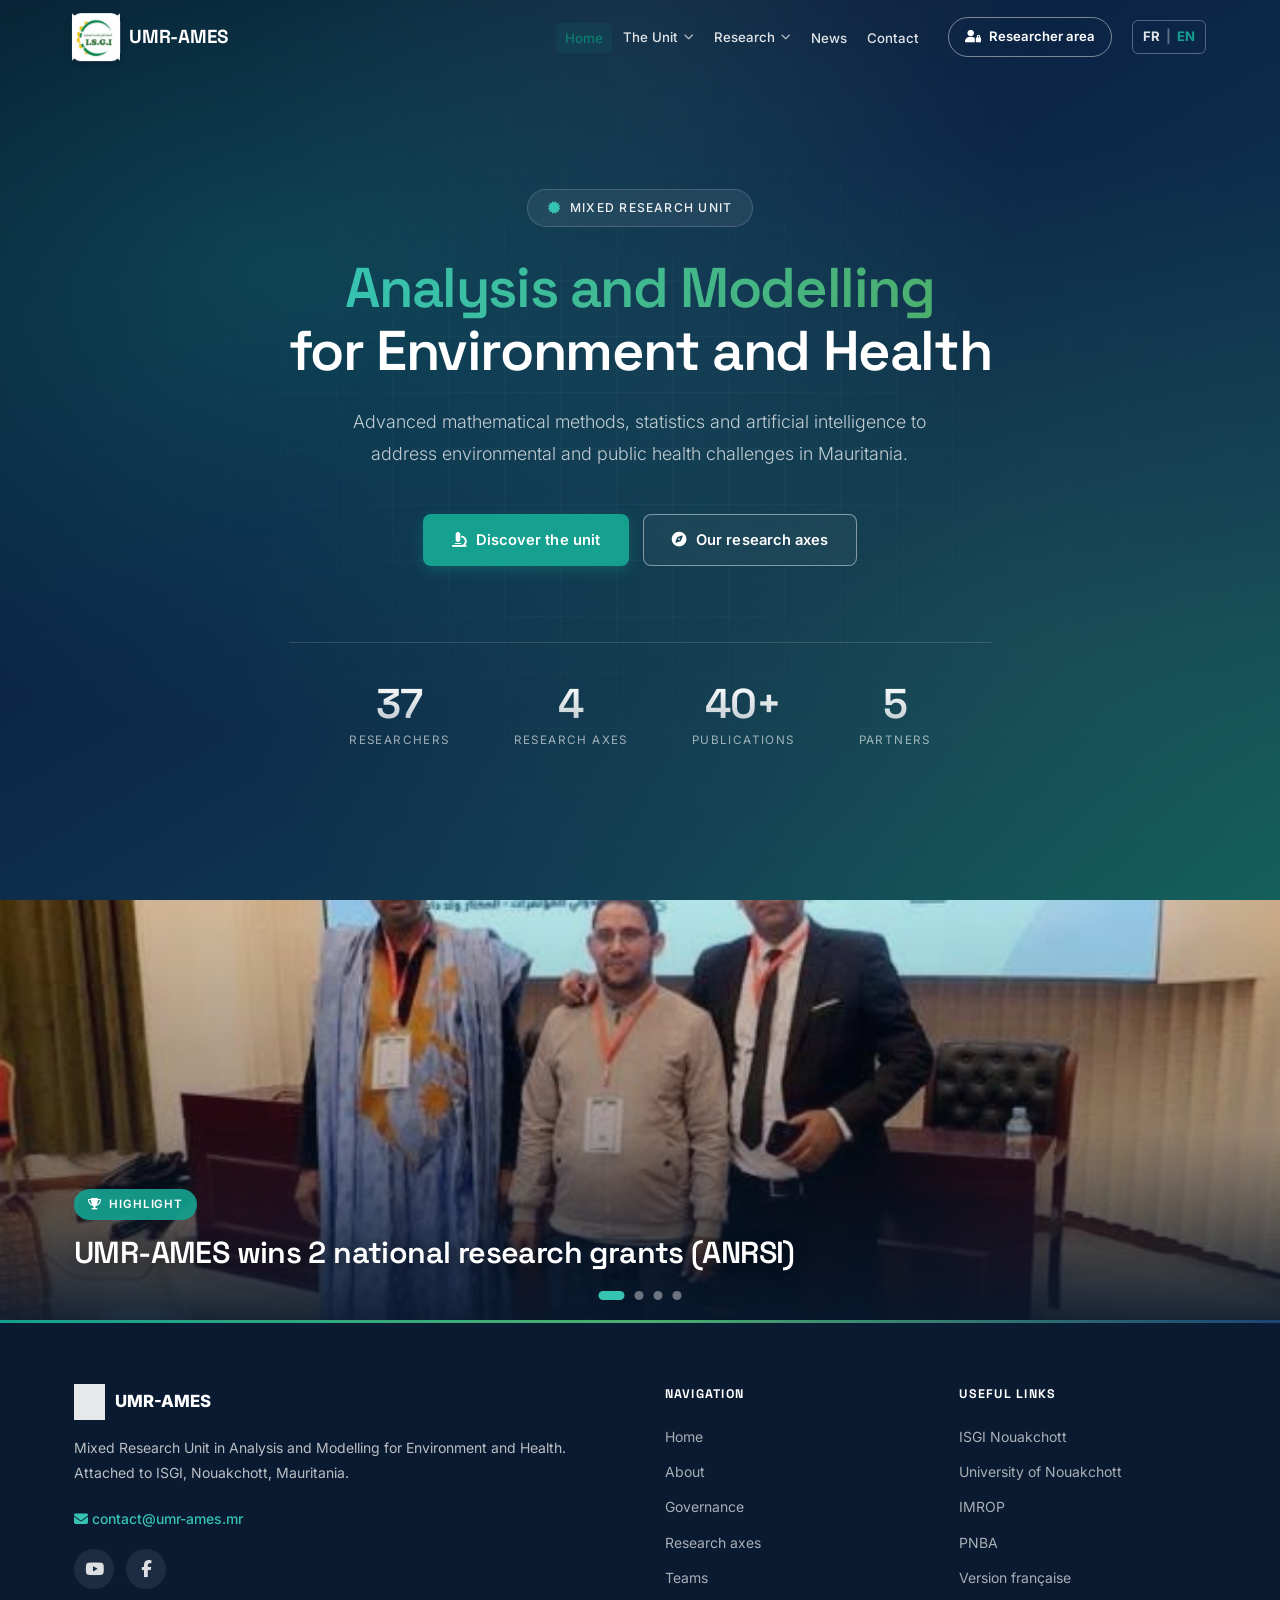
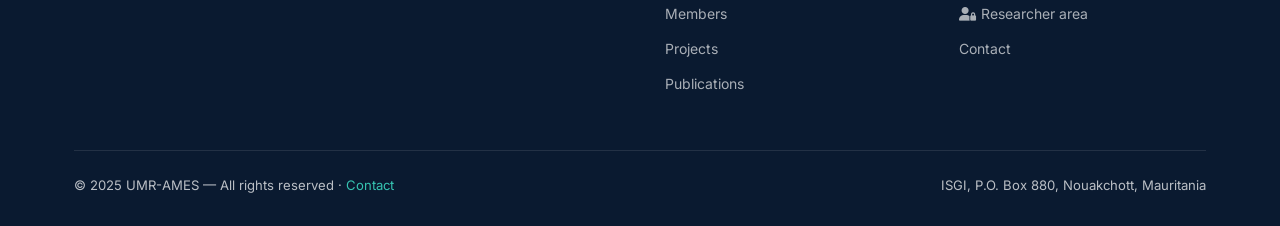
==== en/index.html @ 4a10d5ec "Mettre à jour la référence d'accréditation : arrêté n° 001013/MESRS Remplace "décret n° 001045" par " ====
<!DOCTYPE html>
<html lang="en">
<head>
  <meta charset="UTF-8">
  <!-- Redirect: umr-ames.github.io -> umr-ames.mr (official domain) -->
  <script>
    (function () {
      if (location.hostname === 'umr-ames.github.io') {
        location.replace('https://umr-ames.mr' + location.pathname + location.search + location.hash);
      }
    })();
  </script>
  <meta name="viewport" content="width=device-width, initial-scale=1.0">
  <meta name="description" content="UMR-AMES — Mixed Research Unit in Analysis and Modelling for Environment and Health. 37 researchers, 4 interdisciplinary axes, Nouakchott, Mauritania.">
  <meta name="keywords" content="UMR-AMES, research, mathematics, environment, health, Mauritania, ISGI, modelling, epidemiology, AI">
  <meta name="author" content="UMR-AMES">
  <meta http-equiv="Cache-Control" content="no-cache, no-store, must-revalidate">
  <meta http-equiv="Pragma" content="no-cache">
  <meta http-equiv="Expires" content="0">
  <meta property="og:title" content="UMR-AMES | Analysis and Modelling for Environment and Health">
  <meta property="og:description" content="Mixed Research Unit applying mathematics, statistics and AI to environmental and health challenges in Mauritania.">
  <meta property="og:type" content="website">
  <meta property="og:url" content="https://umr-ames.github.io/en/">
  <title>UMR-AMES | Analysis and Modelling for Environment and Health</title>
  <link rel="icon" href="../favicon.png">
  <link rel="preconnect" href="https://fonts.googleapis.com">
  <link rel="preconnect" href="https://fonts.gstatic.com" crossorigin>
  <link href="https://fonts.googleapis.com/css2?family=Inter:wght@300;400;500;600;700;800;900&family=Space+Grotesk:wght@400;500;600;700&display=swap" rel="stylesheet">
  <link rel="stylesheet" href="https://cdnjs.cloudflare.com/ajax/libs/font-awesome/6.5.0/css/all.min.css">
  <link rel="stylesheet" href="../css/style.css?v=20260625">
</head>
<body>

<header id="header" role="banner">
  <nav class="navbar" aria-label="Main navigation">
    <div class="container">
      <a href="#accueil" class="nav-brand" aria-label="UMR-AMES — Home">
        <div class="logo-cube-scene" aria-hidden="true">
          <div class="logo-cube">
            <div class="cube-face cube-front"><img src="../logo/isgi.jpg" alt=""></div>
            <div class="cube-face cube-right"><img src="../logo/logo_unite.png" alt=""></div>
            <div class="cube-face cube-back"><img src="../logo/isgi.jpg" alt=""></div>
            <div class="cube-face cube-left"><img src="../logo/logo_unite.png" alt=""></div>
          </div>
        </div>
        <span>UMR-AMES</span>
      </a>
      <ul class="nav-menu" id="navMenu" role="menubar">
        <li role="none"><a href="#accueil" role="menuitem">Home</a></li>

        <li role="none" class="has-dropdown">
          <button class="dropdown-toggle" aria-expanded="false">The Unit <i class="fas fa-chevron-down" aria-hidden="true"></i></button>
          <ul class="dropdown-menu" role="menu">
            <li role="none"><a href="#presentation" role="menuitem">About</a></li>
            <li role="none"><a href="#instances"    role="menuitem">Governance</a></li>
            <li role="none"><a href="#membres"      role="menuitem">Members</a></li>
            <li role="none"><a href="#partenaires"  role="menuitem">Partners</a></li>
          </ul>
        </li>

        <li role="none" class="has-dropdown">
          <button class="dropdown-toggle" aria-expanded="false">Research <i class="fas fa-chevron-down" aria-hidden="true"></i></button>
          <ul class="dropdown-menu" role="menu">
            <li role="none"><a href="#axes"         role="menuitem">Research axes</a></li>
            <li role="none"><a href="#equipes"      role="menuitem">Teams</a></li>
            <li role="none"><a href="#projets"      role="menuitem">Projects</a></li>
            <li role="none"><a href="#publications" role="menuitem">Publications</a></li>
          </ul>
        </li>

        <li role="none"><a href="#actualites" role="menuitem">News</a></li>
        <li role="none"><a href="#contact"    role="menuitem">Contact</a></li>
      </ul>
      <a href="../espace/connexion.php?lang=en" class="nav-login" aria-label="Researcher area">
        <i class="fas fa-user-lock" aria-hidden="true"></i>
        <span>Researcher area</span>
      </a>
      <div class="lang-switcher" aria-label="Language selection">
        <a href="../" lang="fr">FR</a>
        <span aria-hidden="true">|</span>
        <a href="./" class="active" aria-current="page" lang="en">EN</a>
      </div>
      <button class="nav-toggle" id="navToggle" aria-label="Open menu" aria-expanded="false" aria-controls="navMenu">
        <span aria-hidden="true"></span>
        <span aria-hidden="true"></span>
        <span aria-hidden="true"></span>
      </button>
    </div>
  </nav>
</header>

<!-- HERO -->
<section id="accueil" class="hero" data-page="accueil" aria-label="Home">
  <div class="hero-content">
    <div class="hero-badge">
      <i class="fas fa-certificate" aria-hidden="true"></i>
      Mixed Research Unit
    </div>
    <h1>
      <span>Analysis and Modelling</span><br>
      for Environment and Health
    </h1>
    <p>
      Advanced mathematical methods, statistics and artificial intelligence
      to address environmental and public health challenges in Mauritania.
    </p>
    <div class="hero-actions">
      <a href="#presentation" class="btn btn-primary">
        <i class="fas fa-microscope" aria-hidden="true"></i> Discover the unit
      </a>
      <a href="#axes" class="btn btn-outline">
        <i class="fas fa-compass" aria-hidden="true"></i> Our research axes
      </a>
    </div>
    <div class="hero-stats" aria-label="Key figures">
      <div class="stat">
        <span class="stat-number" data-target="37" data-suffix="">37</span>
        <span class="stat-label">Researchers</span>
      </div>
      <div class="stat">
        <span class="stat-number" data-target="4" data-suffix="">4</span>
        <span class="stat-label">Research axes</span>
      </div>
      <div class="stat">
        <span class="stat-number" data-target="40" data-suffix="+">40+</span>
        <span class="stat-label">Publications</span>
      </div>
      <div class="stat">
        <span class="stat-number" data-target="5" data-suffix="">5</span>
        <span class="stat-label">Partners</span>
      </div>
    </div>
  </div>
</section>

<!-- FEATURED NEWS — photo slideshow -->
<section class="news-band" aria-label="News in pictures" id="news-band">
  <div class="news-slides" id="newsSlides">
    <a class="news-slide is-active" href="#actualites" style="background-image:url('../images/anrsi/anrsi-1.jpg')">
      <div class="news-slide-inner">
        <span class="news-tag"><i class="fas fa-trophy" aria-hidden="true"></i> Highlight</span>
        <h3>UMR-AMES wins 2 national research grants (ANRSI)</h3>
      </div>
    </a>
    <a class="news-slide" href="#actualites" style="background-image:url('../images/cimpa/cimpa-01.jpg')">
      <div class="news-slide-inner">
        <span class="news-tag"><i class="fas fa-graduation-cap" aria-hidden="true"></i> Event</span>
        <h3>CIMPA Research School — Mathematical Modelling</h3>
      </div>
    </a>
    <a class="news-slide" href="#actualites" style="background-image:url('../images/cimpa/cimpa-06.jpg')">
      <div class="news-slide-inner">
        <span class="news-tag"><i class="fas fa-users" aria-hidden="true"></i> Unit life</span>
        <h3>Researchers and PhD students gathered for the CIMPA school</h3>
      </div>
    </a>
    <a class="news-slide" href="#actualites" style="background-image:url('../images/anrsi/anrsi-2.jpg')">
      <div class="news-slide-inner">
        <span class="news-tag"><i class="fas fa-award" aria-hidden="true"></i> Distinction</span>
        <h3>ANRSI 2025 award ceremony</h3>
      </div>
    </a>
  </div>
  <div class="news-dots" id="newsDots" aria-hidden="true"></div>
</section>

<!-- ABOUT -->
<section id="presentation" class="section hidden" data-page="unite" aria-labelledby="h-presentation">
  <div class="container">
    <div class="section-header fade-up">
      <span class="section-tag">About</span>
      <h2 id="h-presentation">About UMR-AMES</h2>
      <p>An interdisciplinary research unit at the heart of Mauritanian scientific challenges</p>
    </div>
    <div class="presentation-grid">
      <div class="presentation-text fade-up">
        <p>
          The <strong>UMR-AMES</strong> (Analysis and Modelling for Environment and Health) is a mixed research unit
          accredited by Order No. 001013/MESRS, attached to the Institut Supérieur de Génie Industriel (ISGI)
          in Nouakchott, Mauritania.
        </p>
        <p>
          Our mission is to apply advanced mathematical methods, statistical tools and artificial intelligence
          techniques to understand, model and contribute to solving environmental and public health problems
          affecting Mauritania and the West African region.
        </p>
        <p>
          The unit brings together <strong>37 researchers and PhD students</strong>
          from several Mauritanian higher education institutions and research organizations:
          ISGI, University of Nouakchott (FST, FSEG), ENS, IMROP, PNBA and ONISPA.
        </p>
        <p>
          The first Joint Research Unit in Mauritania dedicated to the environment and health, UMR-AMES
          develops an integrated and interdisciplinary approach to these two major challenges facing the
          country. It brings together the most recognized scientific expertise in these fields and maintains
          close collaboration with Mauritania's leading institutional and academic partners.
        </p>
        <p>
          Our work is organized around four interdisciplinary axes combining mathematics, statistics,
          computer science, environmental and health sciences.
        </p>
      </div>
      <div class="info-cards fade-up fade-up-delay-2">
        <div class="info-card info-card-tutelle">
          <img src="../logo/isgi.jpg" alt="ISGI Logo" class="info-card-logo">
          <h3>Supervising Institution</h3>
          <p><strong>Institut Supérieur de Génie Industriel (ISGI)</strong><br>Nouakchott, Mauritania</p>
        </div>
        <div class="info-card">
          <i class="fas fa-scroll" aria-hidden="true"></i>
          <h3>Accredited</h3>
          <p>Order No. 001013/MESRS</p>
        </div>
        <div class="info-card">
          <i class="fas fa-users" aria-hidden="true"></i>
          <h3>Members</h3>
          <p>37 researchers and PhD students</p>
        </div>
        <div class="info-card">
          <i class="fas fa-map-marker-alt" aria-hidden="true"></i>
          <h3>Location</h3>
          <p>ISGI, P.O. Box 880, Nouakchott, Mauritania</p>
        </div>
      </div>
    </div>
  </div>
</section>

<!-- GOVERNANCE -->
<section id="instances" class="section section-alt hidden" data-page="unite" aria-labelledby="h-instances">
  <div class="container">
    <div class="section-header fade-up">
      <span class="section-tag">Governance</span>
      <h2 id="h-instances">Governing Bodies</h2>
      <p>Institutional organization and governance of the unit</p>
    </div>
    <div class="instances-grid">
      <article class="instance-card fade-up fade-up-delay-1">
        <div class="instance-header">
          <div class="instance-icon"><i class="fas fa-user-tie" aria-hidden="true"></i></div>
          <h3>Directorate</h3>
        </div>
        <div class="instance-body">
          <div class="instance-item">
            <span class="instance-role">Director</span>
            <span class="instance-name">Dr. Marbe Begnoug</span>
          </div>
        </div>
      </article>
      <article class="instance-card fade-up fade-up-delay-2">
        <div class="instance-header">
          <div class="instance-icon"><i class="fas fa-flask" aria-hidden="true"></i></div>
          <h3>Scientific Council</h3>
        </div>
        <div class="instance-body">
          <div class="instance-item">
            <span class="instance-role">President</span>
            <span class="instance-name">Dr. Marbe Begnoug</span>
          </div>
          <div class="instance-item"><span class="instance-role">Member</span><span class="instance-name">Dr. Mohamed Saad Bouh Elemine Vall</span></div>
          <div class="instance-item"><span class="instance-role">Member</span><span class="instance-name">Dr. Zeinebou Zoubeir</span></div>
          <div class="instance-item"><span class="instance-role">Member</span><span class="instance-name">Dr. Aziza Ahmedou</span></div>
          <div class="instance-item"><span class="instance-role">Member</span><span class="instance-name">Dr. Jyda Moustapha</span></div>
          <div class="instance-item"><span class="instance-role">Member</span><span class="instance-name">Dr. Yahya Mohamed</span></div>
          <div class="instance-item instance-note"><span class="instance-name">+ administrative staff representatives, PhD students and external experts</span></div>
        </div>
      </article>
      <article class="instance-card fade-up fade-up-delay-3">
        <div class="instance-header">
          <div class="instance-icon"><i class="fas fa-sitemap" aria-hidden="true"></i></div>
          <h3>Steering Committee (CoPil)</h3>
        </div>
        <div class="instance-body">
          <div class="instance-item"><span class="instance-role">Member</span><span class="instance-name">Dr. Marbe Begnoug</span></div>
          <div class="instance-item"><span class="instance-role">Member</span><span class="instance-name">Dr. Mohamed Saad Bouh Elemine Vall</span></div>
          <div class="instance-item"><span class="instance-role">Member</span><span class="instance-name">Dr. Zeinebou Zoubeir</span></div>
          <div class="instance-item"><span class="instance-role">Member</span><span class="instance-name">Dr. Aziza Ahmedou</span></div>
          <div class="instance-item"><span class="instance-role">Member</span><span class="instance-name">Dr. Jyda Moustapha</span></div>
          <div class="instance-item"><span class="instance-role">Member</span><span class="instance-name">Dr. Yahya Mohamed</span></div>
          <div class="instance-item instance-note"><span class="instance-name">+ one representative from each founding institution (ISGI, UN, ENS, IMROP, ONISPA, PNBA)</span></div>
        </div>
      </article>
    </div>
  </div>
</section>

<!-- RESEARCH AXES -->
<section id="axes" class="section hidden" data-page="recherche" aria-labelledby="h-axes">
  <div class="container">
    <div class="section-header fade-up">
      <span class="section-tag">Research</span>
      <h2 id="h-axes">Research Axes</h2>
      <p>Four interdisciplinary axes at the crossroads of mathematics, environment and health</p>
    </div>
    <div class="axes-grid">
      <article class="axe-card fade-up fade-up-delay-1">
        <div class="axe-icon"><i class="fas fa-water"></i></div>
        <h3>Environment &amp; Natural Resources</h3>
        <p>Modelling pollutant transport in aquifers and surface waters, coastal ecosystem dynamics, and water resource management using lattice Boltzmann methods and finite elements.</p>
      </article>
      <article class="axe-card fade-up fade-up-delay-2">
        <div class="axe-icon"><i class="fas fa-heartbeat"></i></div>
        <h3>Public Health &amp; Epidemiology</h3>
        <p>Construction and analysis of compartmental models (SEIR, SEIJR) for infectious disease dynamics, public health decision support and evaluation of vaccination strategies.</p>
      </article>
      <article class="axe-card fade-up fade-up-delay-3">
        <div class="axe-icon"><i class="fas fa-square-root-alt"></i></div>
        <h3>Mathematical Modelling</h3>
        <p>Partial differential equations, functional analysis, Laplacian systems and advanced numerical methods. Development of theoretical tools for modelling complex physical phenomena.</p>
      </article>
      <article class="axe-card fade-up fade-up-delay-4">
        <div class="axe-icon"><i class="fas fa-brain"></i></div>
        <h3>Statistics &amp; Artificial Intelligence</h3>
        <p>Machine learning, deep learning and reinforcement learning. Classification of biomedical data, handwritten Arabic character recognition, and AI-driven environmental data analysis.</p>
      </article>
    </div>
  </div>
</section>

<!-- TEAMS -->
<section id="equipes" class="section section-alt hidden" data-page="recherche" aria-labelledby="h-equipes">
  <div class="container">
    <div class="section-header fade-up">
      <span class="section-tag">Organization</span>
      <h2 id="h-equipes">Research Teams</h2>
      <p>Four complementary teams structure the unit's scientific activities</p>
    </div>
    <div class="equipes-grid">
      <article class="equipe-card fade-up fade-up-delay-1">
        <div class="equipe-number" aria-hidden="true">01</div>
        <h3>Mathematical Environmental Modelling</h3>
        <p><strong>Leader:</strong> Dr. Mohamed Saad Bouh Elemine Vall<br>
        Mathematical and numerical modelling of environmental phenomena: pollutant transport, ecosystem dynamics, groundwater flow. Numerical methods (FEM, FDM, LBM).</p>
      </article>
      <article class="equipe-card fade-up fade-up-delay-2">
        <div class="equipe-number" aria-hidden="true">02</div>
        <h3>Geomatics and AI Applied to Environment</h3>
        <p><strong>Leader:</strong> Dr. Zeinebou Zoubeir<br>
        Remote sensing, GIS and artificial intelligence for natural resource monitoring, environmental mapping and surveillance of coastal and marine zones.</p>
      </article>
      <article class="equipe-card fade-up fade-up-delay-3">
        <div class="equipe-number" aria-hidden="true">03</div>
        <h3>Epidemiological Modelling</h3>
        <p><strong>Leader:</strong> Dr. Yahya Mohamed<br>
        Design and analysis of compartmental models for infectious and non-communicable disease dynamics. Quantitative evaluation of control strategies and decision-support tools.</p>
      </article>
      <article class="equipe-card fade-up fade-up-delay-4">
        <div class="equipe-number" aria-hidden="true">04</div>
        <h3>Spatial Epidemiology and Data Science</h3>
        <p><strong>Leader:</strong> Dr. Aziza Ahmedou<br>
        Spatial analysis of health data, epidemiological mapping and biostatistics. Application of data science and machine learning to public health surveillance.</p>
      </article>
    </div>
  </div>
</section>

<!-- MEMBERS -->
<section id="membres" class="section hidden" data-page="unite" aria-labelledby="h-membres">
  <div class="container">
    <div class="section-header fade-up">
      <span class="section-tag">People</span>
      <h2 id="h-membres">Unit Members</h2>
      <p>37 researchers and PhD students from several Mauritanian institutions</p>
    </div>

    <div class="membres-search fade-up">
      <div class="search-box">
        <i class="fas fa-magnifying-glass" aria-hidden="true"></i>
        <input type="text" id="membreSearch" placeholder="Search a researcher by name…" aria-label="Search a researcher by name" autocomplete="off">
      </div>
    </div>

    <div class="membres-group">
      <h3 class="membres-group-title"><i class="fas fa-user-tie" aria-hidden="true"></i> Our Researchers</h3>
      <div class="membres-grid" id="grid-chercheurs">
        <div class="membre-card"><div class="membre-avatar">MB</div><div class="membre-info"><div class="membre-name">Marbe Begnoug</div><div class="membre-grade">Associate Professor (MC)</div><div class="membre-affiliation">ISGI</div><div class="membre-discipline">Applied Mathematics</div></div></div>
        <div class="membre-card"><div class="membre-avatar">MS</div><div class="membre-info"><div class="membre-name">Mohamed Ahmed Sambe</div><div class="membre-grade">Assistant Professor (MA)</div><div class="membre-affiliation">ISGI</div><div class="membre-discipline">Applied Mathematics</div></div></div>
        <div class="membre-card"><div class="membre-avatar">ZZ</div><div class="membre-info"><div class="membre-name">Zeinebou Zoubeir</div><div class="membre-grade">Assistant Professor (MA)</div><div class="membre-affiliation">ISGI</div><div class="membre-discipline">Computer Science</div></div></div>
        <div class="membre-card"><div class="membre-avatar">AA</div><div class="membre-info"><div class="membre-name">Aziza Ahmedou</div><div class="membre-grade">Associate Professor (MC)</div><div class="membre-affiliation">ISGI</div><div class="membre-discipline">Statistics</div></div></div>
        <div class="membre-card"><div class="membre-avatar">ME</div><div class="membre-info"><div class="membre-name">Mohamed Saad Bouh Elemine Vall</div><div class="membre-grade">Assistant Professor (MA)</div><div class="membre-affiliation">ISGI</div><div class="membre-discipline">Applied Mathematics</div></div></div>
        <div class="membre-card"><div class="membre-avatar">MD</div><div class="membre-info"><div class="membre-name">Mohamed El Hacen Dilla Bouna</div><div class="membre-grade">Associate Professor (MC)</div><div class="membre-affiliation">ISGI</div><div class="membre-discipline">Computer Science</div></div></div>
        <div class="membre-card"><div class="membre-avatar">JM</div><div class="membre-info"><div class="membre-name">Jyda Moustapha</div><div class="membre-grade">Assistant Professor (MA)</div><div class="membre-affiliation">FSEG / UN</div><div class="membre-discipline">Statistics</div></div></div>
        <div class="membre-card"><div class="membre-avatar">YM</div><div class="membre-info"><div class="membre-name">Yahya Mohamed</div><div class="membre-grade">Assistant Professor (MA)</div><div class="membre-affiliation">FSEG / UN</div><div class="membre-discipline">Applied Mathematics</div></div></div>
        <div class="membre-card"><div class="membre-avatar">BK</div><div class="membre-info"><div class="membre-name">Bedin Mohamed Lemine Kerim</div><div class="membre-grade">Assistant Professor (MA)</div><div class="membre-affiliation">FSEG / UN</div><div class="membre-discipline">Computer Science</div></div></div>
        <div class="membre-card"><div class="membre-avatar">DB</div><div class="membre-info"><div class="membre-name">Mohamed Douh Begnoug</div><div class="membre-grade">Habilitated Professor (PH)</div><div class="membre-affiliation">FST / UN</div><div class="membre-discipline">Mathematics</div></div></div>
        <div class="membre-card"><div class="membre-avatar">MH</div><div class="membre-info"><div class="membre-name">Mohamed Hemmidy</div><div class="membre-grade">Assistant Professor (MA)</div><div class="membre-affiliation">FST / UN</div><div class="membre-discipline">Applied Mathematics</div></div></div>
        <div class="membre-card"><div class="membre-avatar">EB</div><div class="membre-info"><div class="membre-name">El Banany Mohamed Mahmoud</div><div class="membre-grade">Assistant Professor (MA)</div><div class="membre-affiliation">FST / UN</div><div class="membre-discipline">Computer Science</div></div></div>
        <div class="membre-card"><div class="membre-avatar">MS</div><div class="membre-info"><div class="membre-name">Mouna Hadrami Saleck</div><div class="membre-grade">Assistant Professor (MA)</div><div class="membre-affiliation">ENS</div><div class="membre-discipline">Biology</div></div></div>
        <div class="membre-card"><div class="membre-avatar">DM</div><div class="membre-info"><div class="membre-name">Dia Mamadou</div><div class="membre-grade">Researcher</div><div class="membre-affiliation">IMROP</div><div class="membre-discipline">Environment</div></div></div>
        <div class="membre-card"><div class="membre-avatar">EH</div><div class="membre-info"><div class="membre-name">El Hacen Mohamed El Hacen</div><div class="membre-grade">Researcher</div><div class="membre-affiliation">PNBA</div><div class="membre-discipline">Environment</div></div></div>
        <div class="membre-card"><div class="membre-avatar">MD</div><div class="membre-info"><div class="membre-name">Marième Denna</div><div class="membre-grade">Researcher</div><div class="membre-affiliation">ONISPA</div><div class="membre-discipline">Environment</div></div></div>
        <div class="membre-card"><div class="membre-avatar">AA</div><div class="membre-info"><div class="membre-name">Ahmed Ahmed</div><div class="membre-grade">Teaching Officer (Cher)</div><div class="membre-affiliation">ISGI</div><div class="membre-discipline">Applied Mathematics</div></div></div>
        <div class="membre-card"><div class="membre-avatar">GM</div><div class="membre-info"><div class="membre-name">Ghoulam Mohamed Mahmoud</div><div class="membre-grade">MTEC</div><div class="membre-affiliation">ISGI</div><div class="membre-discipline">Computer Science</div></div></div>
        <div class="membre-card"><div class="membre-avatar">ML</div><div class="membre-info"><div class="membre-name">Mohamed Elgheith Ledhem</div><div class="membre-grade">MTEC</div><div class="membre-affiliation">ISGI</div><div class="membre-discipline">Computer Science</div></div></div>
        <div class="membre-card"><div class="membre-avatar">EB</div><div class="membre-info"><div class="membre-name">Enne Benhmeida</div><div class="membre-grade">Assistant Professor (MA)</div><div class="membre-affiliation">ISGI</div><div class="membre-discipline">Applied Mathematics</div></div></div>
        <div class="membre-card"><div class="membre-avatar">MS</div><div class="membre-info"><div class="membre-name">Moustapha Saleck</div><div class="membre-grade">Assistant Professor (MA)</div><div class="membre-affiliation">ISGI</div><div class="membre-discipline">Computer Science / AI</div></div></div>
        <div class="membre-card"><div class="membre-avatar">MA</div><div class="membre-info"><div class="membre-name">Mohamed Ahmed Sidi Cheikh</div><div class="membre-grade">Expert (Exp)</div><div class="membre-affiliation">CDD</div><div class="membre-discipline">Geomatics</div></div></div>
        <div class="membre-card"><div class="membre-avatar">KH</div><div class="membre-info"><div class="membre-name">Khadijetou El Heda</div><div class="membre-grade">Assistant Professor (MA)</div><div class="membre-affiliation">FSEG / UN</div><div class="membre-discipline">Statistics</div></div></div>
        <div class="membre-card"><div class="membre-avatar">HH</div><div class="membre-info"><div class="membre-name">Hasna Hmoyed</div><div class="membre-grade">Assistant Professor (MA)</div><div class="membre-affiliation">FSEG / UN</div><div class="membre-discipline">Statistics</div></div></div>
        <div class="membre-card"><div class="membre-avatar">AM</div><div class="membre-info"><div class="membre-name">Ahmed Mohameden</div><div class="membre-grade">Assistant Professor (MA)</div><div class="membre-affiliation">FST / UN</div><div class="membre-discipline">Computer Science</div></div></div>
        <div class="membre-card"><div class="membre-avatar">AN</div><div class="membre-info"><div class="membre-name">Abdoul Samba Ndongo</div><div class="membre-grade">Assistant Professor (MA)</div><div class="membre-affiliation">ISCAE</div><div class="membre-discipline">Applied Mathematics</div></div></div>
        <div class="membre-card"><div class="membre-avatar">MJ</div><div class="membre-info"><div class="membre-name">Mariem Jidou Khayar</div><div class="membre-grade">Assistant Professor (MA)</div><div class="membre-affiliation">ESP</div><div class="membre-discipline">–</div></div></div>
        <div class="membre-card"><div class="membre-avatar">AB</div><div class="membre-info"><div class="membre-name">Abdallahi Ahmedou Mohamed Lemine</div><div class="membre-grade">Master Student (EM)</div><div class="membre-affiliation">FST / UN</div><div class="membre-discipline">Applied Mathematics</div></div></div>
        <div class="membre-card"><div class="membre-avatar">ML</div><div class="membre-info"><div class="membre-name">Mohamed Lemine Mohamed</div><div class="membre-grade">Master Student (EM)</div><div class="membre-affiliation">FST / UN</div><div class="membre-discipline">Applied Mathematics</div></div></div>
        <div class="membre-card"><div class="membre-avatar">LY</div><div class="membre-info"><div class="membre-name">Lemhaba Yarba Ahmed Mahmoud</div><div class="membre-grade">Habilitated Professor (PH)</div><div class="membre-affiliation">ENS</div><div class="membre-discipline">Biology</div></div></div>
      </div>
      <p class="membres-empty hidden" id="emptyChercheurs">No researcher matches this search.</p>
    </div>

    <div class="membres-group">
      <h3 class="membres-group-title"><i class="fas fa-user-graduate" aria-hidden="true"></i> Our PhD Students</h3>
      <div class="membres-grid" id="grid-doctorants">
        <div class="membre-card"><div class="membre-avatar">SR</div><div class="membre-info"><div class="membre-name">Sidi Mohamed Ahmed Ramdhane</div><div class="membre-grade">PhD Student (DCR)</div><div class="membre-affiliation">ISGI</div><div class="membre-discipline">Applied Mathematics</div></div></div>
        <div class="membre-card"><div class="membre-avatar">HL</div><div class="membre-info"><div class="membre-name">Hamza Mohmed Lemine</div><div class="membre-grade">PhD Student (DCR)</div><div class="membre-affiliation">ISGI</div><div class="membre-discipline">Applied Mathematics</div></div></div>
        <div class="membre-card"><div class="membre-avatar">MM</div><div class="membre-info"><div class="membre-name">Mariem M. A. Mohamed Sultane</div><div class="membre-grade">PhD Student (DCR)</div><div class="membre-affiliation">FST / UN</div><div class="membre-discipline">Applied Mathematics</div></div></div>
        <div class="membre-card"><div class="membre-avatar">AJ</div><div class="membre-info"><div class="membre-name">Ahmed Jidou Mohamed Lemine El Bechir</div><div class="membre-grade">PhD Student (DCR)</div><div class="membre-affiliation">FST / UN</div><div class="membre-discipline">Applied Mathematics</div></div></div>
        <div class="membre-card"><div class="membre-avatar">ZM</div><div class="membre-info"><div class="membre-name">Zeineb Mohamed Mahmoud</div><div class="membre-grade">PhD Student (DCR)</div><div class="membre-affiliation">FST / UN</div><div class="membre-discipline">Computer Science</div></div></div>
        <div class="membre-card"><div class="membre-avatar">LC</div><div class="membre-info"><div class="membre-name">Lalla Boulahe Chadade</div><div class="membre-grade">PhD Student (DCR)</div><div class="membre-affiliation">FST / UN</div><div class="membre-discipline">Applied Mathematics</div></div></div>
        <div class="membre-card"><div class="membre-avatar">MV</div><div class="membre-info"><div class="membre-name">Mohamed Lemine Abdel Vettah</div><div class="membre-grade">PhD Student (DCR)</div><div class="membre-affiliation">FST / UN</div><div class="membre-discipline">Applied Mathematics</div></div></div>
      </div>
      <p class="membres-empty hidden" id="emptyDoctorants">No PhD student matches this search.</p>
    </div>
  </div>
</section>

<!-- PROJECTS -->
<section id="projets" class="section section-alt hidden" data-page="recherche" aria-labelledby="h-projets">
  <div class="container">
    <div class="section-header fade-up">
      <span class="section-tag">Projects</span>
      <h2 id="h-projets">Research Projects</h2>
      <p>High-impact projects for environment and health in Mauritania</p>
    </div>
    <div class="projet-award-banner fade-up">
      <i class="fas fa-medal" aria-hidden="true"></i>
      Projects funded by the <strong>National Agency for Scientific Research and Innovation</strong>
      — ranked among the <strong>top 10 national projects</strong> (December 2025)
    </div>

    <div class="projets-grid">
      <article class="projet-card fade-up fade-up-delay-1">
        <div class="projet-header">
          <div class="projet-num">Award-winning Project 01</div>
          <h3>Mathematical Methodology and AI for Modelling Hydrogen Storage in Porous Media</h3>
          <p>Applied mathematics · Artificial intelligence · Energy</p>
        </div>
        <div class="projet-body">
          <p>This project develops advanced mathematical approaches and AI tools to model and optimize hydrogen storage in porous media — a strategic topic for the energy transition in Mauritania.</p>
          <div class="projet-team">
            <div class="projet-team-item">
              <i class="fas fa-user-tie"></i>
              <div>
                <span class="projet-team-role">Coordinator</span>
                <span class="projet-team-name">Dr. Marbe Begnoug</span>
                <span class="projet-team-role">Director of UMR-AMES</span>
              </div>
            </div>
            <div class="projet-team-item">
              <i class="fas fa-users"></i>
              <div>
                <span class="projet-team-role">Team</span>
                <span class="projet-team-name">Dr. Mohamed Saad Bouh Elemine Vall · Dr. Bedin Mohamed Lemine Kerim · Mohamed Lemine Mohamed Abdel Fattah (PhD student)</span>
              </div>
            </div>
          </div>
          <div class="projet-tags">
            <span class="tag">Mathematics</span><span class="tag">AI</span><span class="tag">Porous media</span><span class="tag">Hydrogen</span><span class="tag">Energy</span>
          </div>
        </div>
      </article>

      <article class="projet-card fade-up fade-up-delay-2">
        <div class="projet-header">
          <div class="projet-num">Award-winning Project 02</div>
          <h3>Analysis of Certain Epidemiological Models</h3>
          <p>Mathematical epidemiology · Public health</p>
        </div>
        <div class="projet-body">
          <p>This project focuses on the rigorous mathematical analysis of epidemiological models to better understand infectious disease dynamics in Mauritania and contribute to developing effective control and prevention strategies.</p>
          <div class="projet-team">
            <div class="projet-team-item">
              <i class="fas fa-user-tie"></i>
              <div>
                <span class="projet-team-role">Coordinator</span>
                <span class="projet-team-name">Dr. Yahya Mohamed (Jiddou)</span>
              </div>
            </div>
            <div class="projet-team-item">
              <i class="fas fa-users"></i>
              <div>
                <span class="projet-team-role">Team</span>
                <span class="projet-team-name">Dr. Aziza Ahmedou · Dr. Mohamed Saad Bouh Elemine Vall · Ahmed Jiddou El Bechir (PhD student)</span>
              </div>
            </div>
          </div>
          <div class="projet-tags">
            <span class="tag">Epidemiology</span><span class="tag">SEIR</span><span class="tag">Public health</span><span class="tag">Modelling</span>
          </div>
        </div>
      </article>
    </div>
  </div>
</section>

<!-- PUBLICATIONS -->
<section id="publications" class="section hidden" data-page="recherche" aria-labelledby="h-publications">
  <div class="container">
    <div class="section-header fade-up">
      <span class="section-tag">Scientific Output</span>
      <h2 id="h-publications">Publications</h2>
      <p>Publications by UMR-AMES members (2019–2025)</p>
    </div>
    <div class="pub-filters fade-up" role="group">
      <button class="pub-filter-btn active" data-filter="all">All</button>
      <button class="pub-filter-btn" data-filter="env">Environment</button>
      <button class="pub-filter-btn" data-filter="sante">Health &amp; Epidemiology</button>
      <button class="pub-filter-btn" data-filter="math">Mathematical Modelling</button>
      <button class="pub-filter-btn" data-filter="ia">Statistics &amp; AI</button>
    </div>
    <div class="publications-list">
      <!-- 2025 -->
      <article class="pub-card" data-axis="math env"><div class="pub-meta"><span class="pub-year">2025</span><span class="pub-axis">Environment &amp; Mathematical Modelling</span></div><div class="pub-title">A 3D lattice Boltzmann – phase-field model of three-phase contact line dynamics on curved boundaries</div><div class="pub-authors">M. Benioug</div><div class="pub-journal">Applied and Computational Mechanics, 19(1)</div></article>
      <article class="pub-card" data-axis="math"><div class="pub-meta"><span class="pub-year">2025</span><span class="pub-axis">Mathematical Modelling</span></div><div class="pub-title">Multiplicity analysis of positive weak solutions in a quasi-linear Dirichlet problem inspired by Kirchhoff-type phenomena</div><div class="pub-authors">A. Ahmed, M.S.B. Elemine Vall</div><div class="pub-journal">IJNAA, 16(1), 359–369</div></article>
      <!-- 2024 -->
      <article class="pub-card" data-axis="ia"><div class="pub-meta"><span class="pub-year">2024</span><span class="pub-axis">Statistics &amp; AI</span></div><div class="pub-title">Digitalization and Classification of Scanned ECG Using Convolutional Neural Network</div><div class="pub-authors">A. Choumad Fall, M.H. Mohamed Dyla, M. Mohamed Saleck, N. Taleb, T. Gadi, M. Farouk Nanne</div><div class="pub-journal">Journal of Theoretical and Applied Information Technology, 102(1), 287–296</div></article>
      <article class="pub-card" data-axis="sante"><div class="pub-meta"><span class="pub-year">2024</span><span class="pub-axis">Health &amp; Epidemiology</span></div><div class="pub-title">Analysis of COVID-19's dynamic behavior using a modified SIR model characterized by a nonlinear function</div><div class="pub-authors">F. Habott, A. Ahmedou, Y. Mohamed, M.A. Sambe</div><div class="pub-journal">Symmetry, 16(1448)</div></article>
      <article class="pub-card" data-axis="sante"><div class="pub-meta"><span class="pub-year">2024</span><span class="pub-axis">Health &amp; Epidemiology</span></div><div class="pub-title">Global analysis for a modified SEIR model with general non-linear incidence function</div><div class="pub-authors">Y. Mohamed, A. Ahmedou, M.S.B. Elemine Vall</div><div class="pub-journal">Nonlinear Dynamics, 112(13), 11661–11678</div></article>
      <article class="pub-card" data-axis="ia"><div class="pub-meta"><span class="pub-year">2024</span><span class="pub-axis">Statistics &amp; AI</span></div><div class="pub-title">Transfer Learning Implementation on Bi-LSTM with Optimizer to Improve Non-Ferrous Metal Prices Prediction</div><div class="pub-authors">Adji Pratomo, Muhammad O. Jatmika, Bedine Kerim, Rahmat Budiarto</div><div class="pub-journal">Collabits Journal, 1(1), 40–49</div></article>
      <article class="pub-card" data-axis="ia"><div class="pub-meta"><span class="pub-year">2024</span><span class="pub-axis">Statistics &amp; AI</span></div><div class="pub-title">Transformer-based Model for handwritten recognition Arabic words Al-Soudani Maghrebi script</div><div class="pub-authors">S.A. Maouloud, M.H. Mohamed Dyla, C. Ba</div><div class="pub-journal">Journal of Theoretical and Applied Information Technology, 101(24), 8093–8103</div></article>
      <article class="pub-card" data-axis="math"><div class="pub-meta"><span class="pub-year">2024</span><span class="pub-axis">Mathematical Modelling</span></div><div class="pub-title">Multiplicity of weak solutions for a (p(x), q(x))-Kirchhoff equation with Neumann boundary conditions</div><div class="pub-authors">A. Ahmed, M.S.B. Elemine Vall</div><div class="pub-journal">Journal of Applied Analysis and Computation, 14(4), 2441–2465</div></article>
      <article class="pub-card" data-axis="env"><div class="pub-meta"><span class="pub-year">2024</span><span class="pub-axis">Environment</span></div><div class="pub-title">The chronology of overfishing in a remote West-African coastal ecosystem</div><div class="pub-authors">Lemrabott, Sidi Yahya et al.</div><div class="pub-journal">Ecology and Society, 29(1)</div></article>
      <!-- 2023 -->
      <article class="pub-card" data-axis="env"><div class="pub-meta"><span class="pub-year">2023</span><span class="pub-axis">Environment</span></div><div class="pub-title">Prey availability and diet composition of wintering Black-tailed Godwits in Nijhum Dweep, Bangladesh</div><div class="pub-authors">Naim Khandakar, Delip K. Das, El-Hacen M. El-Hacen, Md. Shoeb Ali, Theunis Piersma</div><div class="pub-journal">International Wader Study Group Annual Conference, Sylt, Germany</div></article>
      <article class="pub-card" data-axis="env"><div class="pub-meta"><span class="pub-year">2023</span><span class="pub-axis">Environment</span></div><div class="pub-title">To See, Hear and Speak: How Counts of Birds in Individual Trees Help Address the Environmental Causes of the Sahel</div><div class="pub-authors">Theunis Piersma, El-Hacen M. El-Hacen</div><div class="pub-journal">Ardea, 111(1), Netherlands Ornithologists' Union</div></article>
      <article class="pub-card" data-axis="env"><div class="pub-meta"><span class="pub-year">2023</span><span class="pub-axis">Environment</span></div><div class="pub-title">Twenty years of monitoring reveal overfishing of bony fish stocks in Banc d'Arguin, Mauritania</div><div class="pub-authors">Lemrabott, Sidi Yahya Cheikhna et al.</div><div class="pub-journal">Senior journal, 33(8), 833–844</div></article>
      <article class="pub-card" data-axis="env"><div class="pub-meta"><span class="pub-year">2023</span><span class="pub-axis">Environment</span></div><div class="pub-title">Growth and population structure of bloody cockles Senilia senilis at Banc d'Arguin et Bijagós with different environmental conditions and harvesting regimes</div><div class="pub-authors">El-Hacen M. El-Hacen et al.</div><div class="pub-journal">Marine Ecology Progress Series, 710, 71–83</div></article>
      <article class="pub-card" data-axis="math"><div class="pub-meta"><span class="pub-year">2023</span><span class="pub-axis">Mathematical Modelling</span></div><div class="pub-title">Minimization of elliptic non-local functionals involving p→(·)-Laplacian</div><div class="pub-authors">A. Ahmed, M.S.B. Elemine Vall</div><div class="pub-journal">J. Elliptic Parabol. Equ., 9(1), 331–354</div></article>
      <article class="pub-card" data-axis="math"><div class="pub-meta"><span class="pub-year">2023</span><span class="pub-axis">Mathematical Modelling</span></div><div class="pub-title">Existence of three weak solutions for an anisotropic quasilinear elliptic problem</div><div class="pub-authors">A. Ahmed, M.S.B. Elemine Vall</div><div class="pub-journal">IJNAA, 14(10), 85–93</div></article>
      <article class="pub-card" data-axis="math"><div class="pub-meta"><span class="pub-year">2023</span><span class="pub-axis">Mathematical Modelling</span></div><div class="pub-title">Existence results for some generalized Sigmoid Beverton–Holt models in time scales</div><div class="pub-authors">M. Mohamed Abdelahi, M.A. Sambe, E. Moulay Ely</div><div class="pub-journal">Nonautonomous Dynamical Systems, 10(1)</div></article>
      <!-- 2022 -->
      <article class="pub-card" data-axis="math"><div class="pub-meta"><span class="pub-year">2022</span><span class="pub-axis">Mathematical Modelling</span></div><div class="pub-title">Spectral inclusions between C0-quasi-semigroups and their generators</div><div class="pub-authors">A. Tajmouati, Y. Zahouan, M.B. Mohamed Ahmed</div><div class="pub-journal">Boletim da Sociedade Paranaense de Matemática, 40, 1–7</div></article>
      <article class="pub-card" data-axis="math"><div class="pub-meta"><span class="pub-year">2022</span><span class="pub-axis">Mathematical Modelling</span></div><div class="pub-title">Semi-Fredholm and semi-Browder spectra for C0-quasi-semigroups</div><div class="pub-authors">A. Tajmouati, Y. Zahouan, M.B. Mohamed Ahmed</div><div class="pub-journal">Boletim da Sociedade Paranaense de Matemática, 22(2), 1–13</div></article>
      <article class="pub-card" data-axis="math"><div class="pub-meta"><span class="pub-year">2022</span><span class="pub-axis">Mathematical Modelling</span></div><div class="pub-title">Local spectral theory for α-times integrated semigroups</div><div class="pub-authors">A. Tajmouati, F. Barki, M.B. Mohamed Ahmed</div><div class="pub-journal">Rendiconti del Circolo Matematico di Palermo Ser. 2, 71, 21–37</div></article>
      <article class="pub-card" data-axis="math"><div class="pub-meta"><span class="pub-year">2022</span><span class="pub-axis">Mathematical Modelling</span></div><div class="pub-title">Perturbed nonlinear elliptic Neumann problems in anisotropic Sobolev spaces with variable exponents</div><div class="pub-authors">M.S.B. Elemine Vall, A. Ahmed</div><div class="pub-journal">Le Matematiche, 77(2), 465–486</div></article>
      <article class="pub-card" data-axis="env"><div class="pub-meta"><span class="pub-year">2022</span><span class="pub-axis">Environment</span></div><div class="pub-title">Fossilized diatoms as indirect indicators of the origin of carbon stored in intertidal flats</div><div class="pub-authors">El-Hacen M. El-Hacen et al.</div><div class="pub-journal">Frontiers in Marine Science, 9</div></article>
      <article class="pub-card" data-axis="env"><div class="pub-meta"><span class="pub-year">2022</span><span class="pub-axis">Environment</span></div><div class="pub-title">Microbial communities in developmental stages of lucinid bivalves</div><div class="pub-authors">Zauner, Sarah et al.</div><div class="pub-journal">ISME Communications, 2(1)</div></article>
      <article class="pub-card" data-axis="ia"><div class="pub-meta"><span class="pub-year">2022</span><span class="pub-axis">Statistics &amp; AI</span></div><div class="pub-title">Otsu's Thresholding for Semi-Automatic Segmentation of Breast Lesions in Digital Mammograms</div><div class="pub-authors">Moustapha Mohamed Saleck et al.</div><div class="pub-journal">IJACSA, 13(10), 368–375</div></article>
      <article class="pub-card" data-axis="ia"><div class="pub-meta"><span class="pub-year">2022</span><span class="pub-axis">Statistics &amp; AI</span></div><div class="pub-title">A Study for Remote Monitoring of Water Points in Mauritania Based on IoT (LoRa) Technology</div><div class="pub-authors">Hassine Ali Abeidi et al.</div><div class="pub-journal">IJEEI, 10(2), 398–409</div></article>
      <!-- 2021 -->
      <article class="pub-card" data-axis="env"><div class="pub-meta"><span class="pub-year">2021</span><span class="pub-axis">Environment</span></div><div class="pub-title">Mangrove-mudflat connectivity shapes benthic communities in a tropical intertidal system</div><div class="pub-authors">Kasper J. Meijer et al.</div><div class="pub-journal">Ecological Indicators, 130, 108030</div></article>
      <article class="pub-card" data-axis="env"><div class="pub-meta"><span class="pub-year">2021</span><span class="pub-axis">Environment</span></div><div class="pub-title">Coastal protection assessment: a tradeoff between ecological, social, and economic issues</div><div class="pub-authors">Ewan Trégarot et al.</div><div class="pub-journal">Ecosphere, 12(2)</div></article>
      <article class="pub-card" data-axis="ia"><div class="pub-meta"><span class="pub-year">2021</span><span class="pub-axis">Statistics &amp; AI</span></div><div class="pub-title">Important Features of CICIDS-2017 Dataset For Anomaly Detection in High Dimension and Imbalanced Class Dataset</div><div class="pub-authors">Kurniabudi Kurniabudi et al.</div><div class="pub-journal">IJEEI, 9(2), 498–511</div></article>
      <article class="pub-card" data-axis="ia"><div class="pub-meta"><span class="pub-year">2021</span><span class="pub-axis">Statistics &amp; AI</span></div><div class="pub-title">Securing IoT Network against DDoS Attacks using Multi-Agent IDS</div><div class="pub-authors">Bedine Kerim</div><div class="pub-journal">Journal of Physics: Conf. Ser., ICCAI 2020</div></article>
      <article class="pub-card" data-axis="ia"><div class="pub-meta"><span class="pub-year">2021</span><span class="pub-axis">Statistics &amp; AI</span></div><div class="pub-title">A Comprehensive Overview of Privacy and Data Security for Cloud</div><div class="pub-authors">Nikhat Akhtar et al.</div><div class="pub-journal">IJSRSET, 8(5), 113–152</div></article>
      <article class="pub-card" data-axis="math"><div class="pub-meta"><span class="pub-year">2021</span><span class="pub-axis">Mathematical Modelling</span></div><div class="pub-title">Strongly nonlinear elliptic unilateral problems without sign condition and with free obstacle in Musielak–Orlicz spaces</div><div class="pub-authors">A. Talha et al.</div><div class="pub-journal">Revista Colombiana de Matemáticas, 55, 43–70</div></article>
      <article class="pub-card" data-axis="math"><div class="pub-meta"><span class="pub-year">2021</span><span class="pub-axis">Mathematical Modelling</span></div><div class="pub-title">New extensions of Cline's formula for the generalized Drazin–Riesz inverses</div><div class="pub-authors">A. Talha et al.</div><div class="pub-journal">Revista de la Unión Matemática Argentina, 60(2), 567–572</div></article>
      <!-- 2019 -->
      <article class="pub-card" data-axis="math"><div class="pub-meta"><span class="pub-year">2019</span><span class="pub-axis">Mathematical Modelling</span></div><div class="pub-title">Some new properties on λ-commuting operators</div><div class="pub-authors">A. Talha et al.</div><div class="pub-journal">Italian Journal of Pure and Applied Mathematics, 41, 149–157</div></article>
      <article class="pub-card" data-axis="math"><div class="pub-meta"><span class="pub-year">2019</span><span class="pub-axis">Mathematical Modelling</span></div><div class="pub-title">Existence of Renormalized Solutions for Some Strongly Parabolic Problems in Musielak–Orlicz–Sobolev Spaces</div><div class="pub-authors">A. Talha, A. Benkirane, M.S.B. Mohamed Ahmed</div><div class="pub-journal">Nonlinear Dynamics and Systems Theory, 19(1), 97–110</div></article>
      <article class="pub-card" data-axis="math"><div class="pub-meta"><span class="pub-year">2019</span><span class="pub-axis">Mathematical Modelling</span></div><div class="pub-title">Entropy solutions for strongly nonlinear parabolic problems with lower order terms in Musielak–Orlicz spaces</div><div class="pub-authors">A. Talha, M.S.B. Mohamed Ahmed</div><div class="pub-journal">Acta Math. Univ. Comenianae, 2, 201–228</div></article>
      <article class="pub-card" data-axis="math"><div class="pub-meta"><span class="pub-year">2019</span><span class="pub-axis">Mathematical Modelling</span></div><div class="pub-title">Multiplicity of solutions for a class of Neumann elliptic systems in anisotropic Sobolev spaces with variable exponent</div><div class="pub-authors">M.S.B. Mohamed Ahmed, A. Ahmed</div><div class="pub-journal">Adv. Oper. Theory, 4(2), 497–513</div></article>
      <article class="pub-card" data-axis="env"><div class="pub-meta"><span class="pub-year">2019</span><span class="pub-axis">Environment</span></div><div class="pub-title">Interaction between biofilm growth and NAPL remediation: A pore-scale study</div><div class="pub-authors">M. Benioug et al.</div><div class="pub-journal">Advances in Water Resources, 125, 82–97</div></article>
    </div>
  </div>
</section>

<!-- NEWS -->
<section id="actualites" class="section section-alt hidden" data-page="actualites" aria-labelledby="h-actualites">
  <div class="container">
    <div class="section-header fade-up">
      <span class="section-tag">Unit Life</span>
      <h2 id="h-actualites">News &amp; Events</h2>
      <p>Events, seminars and latest news from UMR-AMES</p>
    </div>
    <div class="actualites-grid">
      <article class="actu-card actu-card-highlight fade-up fade-up-delay-1">
        <div class="actu-header actu-header-gold">
          <div class="actu-date-box"><div class="actu-date-day">12</div><div class="actu-date-month">December</div><div class="actu-date-year">2025</div></div>
          <i class="fas fa-trophy actu-icon"></i>
        </div>
        <div class="actu-body">
          <div class="actu-type"><i class="fas fa-star"></i> Project Funding</div>
          <h3>UMR-AMES wins 2 grants among the top 10 national research projects</h3>
          <p>UMR-AMES has secured funding for <strong>two research projects</strong> among the ten best projects selected by the <strong>National Agency for Scientific Research and Innovation</strong> — a national recognition of the unit's scientific excellence.</p>
          <div class="actu-gallery" aria-label="ANRSI award photos">
            <img class="actu-gallery-img" src="../images/anrsi/anrsi-1.jpg" alt="ANRSI Award 2025 — UMR-AMES" loading="lazy">
            <img class="actu-gallery-img" src="../images/anrsi/anrsi-2.jpg" alt="ANRSI award ceremony" loading="lazy">
          </div>
        </div>
      </article>
      <article class="actu-card fade-up fade-up-delay-2">
        <div class="actu-header">
          <div class="actu-date-box"><div class="actu-date-day">26</div><div class="actu-date-month">Jan – 6 Feb</div><div class="actu-date-year">2026</div></div>
          <i class="fas fa-graduation-cap actu-icon"></i>
        </div>
        <div class="actu-body">
          <div class="actu-type"><i class="fas fa-circle"></i> Research School</div>
          <h3>CIMPA Research School — Mathematical Modelling</h3>
          <p>UMR-AMES hosts a CIMPA research school dedicated to mathematical modelling applied to environment and health, with lectures and workshops by international experts.</p>
          <div class="actu-gallery actu-gallery-grid" aria-label="CIMPA research school photos">
            <img class="actu-gallery-img" src="../images/cimpa/cimpa-01.jpg" alt="CIMPA School — UMR-AMES" loading="lazy">
            <img class="actu-gallery-img" src="../images/cimpa/cimpa-02.jpg" alt="CIMPA School — UMR-AMES" loading="lazy">
            <img class="actu-gallery-img" src="../images/cimpa/cimpa-03.jpg" alt="CIMPA School — UMR-AMES" loading="lazy">
            <img class="actu-gallery-img" src="../images/cimpa/cimpa-04.jpg" alt="CIMPA School — UMR-AMES" loading="lazy">
            <img class="actu-gallery-img" src="../images/cimpa/cimpa-05.jpg" alt="CIMPA School — UMR-AMES" loading="lazy">
            <img class="actu-gallery-img" src="../images/cimpa/cimpa-06.jpg" alt="CIMPA School — UMR-AMES" loading="lazy">
            <img class="actu-gallery-img" src="../images/cimpa/cimpa-07.jpg" alt="CIMPA School — UMR-AMES" loading="lazy">
            <img class="actu-gallery-img" src="../images/cimpa/cimpa-08.jpg" alt="CIMPA School — UMR-AMES" loading="lazy">
            <img class="actu-gallery-img" src="../images/cimpa/cimpa-09.jpg" alt="CIMPA School — UMR-AMES" loading="lazy">
            <img class="actu-gallery-img" src="../images/cimpa/cimpa-10.jpg" alt="CIMPA School — UMR-AMES" loading="lazy">
            <img class="actu-gallery-img" src="../images/cimpa/cimpa-11.jpg" alt="CIMPA School — UMR-AMES" loading="lazy">
          </div>
        </div>
      </article>
      <article class="actu-card fade-up fade-up-delay-3">
        <div class="actu-header">
          <div class="actu-date-box"><div class="actu-date-day">15</div><div class="actu-date-month">May</div><div class="actu-date-year">2025</div></div>
          <i class="fas fa-chalkboard-teacher actu-icon"></i>
        </div>
        <div class="actu-body">
          <div class="actu-type"><i class="fas fa-circle"></i> Workshop</div>
          <h3>Epidemiological Modelling Workshop</h3>
          <p>Scientific day on recent advances in mathematical modelling of epidemics, with presentations by PhD students and researchers of the unit.</p>
        </div>
      </article>
    </div>
  </div>
</section>

<!-- PARTNERS -->
<section id="partenaires" class="section hidden" data-page="unite" aria-labelledby="h-partenaires">
  <div class="container">
    <div class="section-header fade-up">
      <span class="section-tag">Partners</span>
      <h2 id="h-partenaires">Institutional Partners</h2>
      <p>UMR-AMES brings together expertise from several Mauritanian institutions</p>
    </div>
    <div class="partenaires-grid fade-up">
      <div class="partenaire-item"><img src="../logo/un.jpg" alt="University of Nouakchott Logo"><span>University of Nouakchott</span></div>
      <div class="partenaire-item"><img src="../logo/imrop.png" alt="IMROP Logo"><span>IMROP</span></div>
      <div class="partenaire-item"><img src="../logo/pnba.png" alt="PNBA Logo"><span>PNBA<br>Banc d'Arguin National Park</span></div>
      <div class="partenaire-item"><img src="../logo/onispa.jpg" alt="ONISPA Logo"><span>ONISPA</span></div>
      <div class="partenaire-item"><img src="../logo/ens.jpg" alt="ENS Logo"><span>ENS<br>École Normale Supérieure</span></div>
    </div>
  </div>
</section>

<!-- CONTACT -->
<section id="contact" class="section section-alt hidden" data-page="contact" aria-labelledby="h-contact">
  <div class="container">
    <div class="section-header fade-up">
      <span class="section-tag">Contact</span>
      <h2 id="h-contact">Contact Us</h2>
      <p>For any question about our research, collaborations or to join the unit</p>
    </div>
    <div class="contact-grid">
      <div class="contact-info fade-up">
        <h3>UMR-AMES Contact Details</h3>
        <div class="contact-item">
          <div class="contact-icon"><i class="fas fa-map-marker-alt"></i></div>
          <div><h4>Address</h4><p>Institut Supérieur de Génie Industriel (ISGI)<br>P.O. Box 880, Nouakchott, Mauritania</p></div>
        </div>
        <div class="contact-item">
          <div class="contact-icon"><i class="fas fa-envelope"></i></div>
          <div><h4>Email</h4><a href="mailto:contact@umr-ames.mr">contact@umr-ames.mr</a></div>
        </div>
        <div class="contact-item">
          <div class="contact-icon"><i class="fas fa-globe"></i></div>
          <div><h4>Website</h4><a href="https://umr-ames.mr" target="_blank" rel="noopener">umr-ames.mr</a></div>
        </div>
        <div class="contact-item">
          <div class="contact-icon"><i class="fas fa-clock"></i></div>
          <div><h4>Availability</h4><p>Sunday – Thursday<br>08:00 – 17:00 (Mauritanian time)</p></div>
        </div>
      </div>
      <div class="fade-up fade-up-delay-2">
        <div class="contact-form">
          <h3><i class="fas fa-paper-plane"></i> Send a message</h3>
          <form id="contactForm" novalidate>
            <div class="form-row">
              <div class="form-group"><label for="contact-nom">Full name <span>*</span></label><input type="text" id="contact-nom" name="nom" placeholder="Your name" required autocomplete="name"></div>
              <div class="form-group"><label for="contact-email">Email address <span>*</span></label><input type="email" id="contact-email" name="email" placeholder="your@email.com" required autocomplete="email"></div>
            </div>
            <div class="form-group">
              <label for="contact-sujet">Subject <span>*</span></label>
              <select id="contact-sujet" name="sujet" required>
                <option value="" disabled selected>Select a subject</option>
                <option value="collaboration">Scientific collaboration</option>
                <option value="these">PhD / doctoral application</option>
                <option value="stage">Internship request</option>
                <option value="presse">Press / media inquiry</option>
                <option value="autre">Other</option>
              </select>
            </div>
            <div class="form-group"><label for="contact-message">Message <span>*</span></label><textarea id="contact-message" name="message" placeholder="Describe your request…" required minlength="20"></textarea></div>
            <button type="submit" class="btn-submit"><i class="fas fa-paper-plane"></i> Send message</button>
            <div class="form-success" role="alert"><i class="fas fa-check-circle"></i> Message sent successfully! We will reply as soon as possible.</div>
          </form>
        </div>
      </div>
    </div>
  </div>
</section>

<!-- FOOTER -->
<footer role="contentinfo">
  <div class="container">
    <div class="footer-grid">
      <div>
        <div class="footer-brand">
          <img src="../logo/ames.png" alt="UMR-AMES" onerror="this.style.display='none'">
          <span class="footer-brand-text">UMR-AMES</span>
        </div>
        <p class="footer-desc">Mixed Research Unit in Analysis and Modelling for Environment and Health. Attached to ISGI, Nouakchott, Mauritania.</p>
        <div class="footer-email"><a href="mailto:contact@umr-ames.mr"><i class="fas fa-envelope"></i> contact@umr-ames.mr</a></div>
        <div class="footer-social">
          <a href="https://www.youtube.com/channel/UCa2_8MiJVRWpBQLQcRNjPvQ" target="_blank" rel="noopener" aria-label="UMR-AMES YouTube channel"><i class="fab fa-youtube"></i></a>
          <a href="https://www.facebook.com/profile.php?id=61578255991939&locale=fr_FR" target="_blank" rel="noopener" aria-label="UMR-AMES Facebook page"><i class="fab fa-facebook-f"></i></a>
        </div>
      </div>
      <div class="footer-col">
        <h4>Navigation</h4>
        <ul>
          <li><a href="#accueil">Home</a></li>
          <li><a href="#presentation">About</a></li>
          <li><a href="#instances">Governance</a></li>
          <li><a href="#axes">Research axes</a></li>
          <li><a href="#equipes">Teams</a></li>
          <li><a href="#membres">Members</a></li>
          <li><a href="#projets">Projects</a></li>
          <li><a href="#publications">Publications</a></li>
        </ul>
      </div>
      <div class="footer-col">
        <h4>Useful links</h4>
        <ul>
          <li><a href="https://isgi.mr" target="_blank" rel="noopener">ISGI Nouakchott</a></li>
          <li><a href="https://www.univ-nkc.mr" target="_blank" rel="noopener">University of Nouakchott</a></li>
          <li><a href="https://www.imrop.mr" target="_blank" rel="noopener">IMROP</a></li>
          <li><a href="https://pnba.mr" target="_blank" rel="noopener">PNBA</a></li>
          <li><a href="../">Version française</a></li>
          <li><a href="../espace/connexion.php?lang=en"><i class="fas fa-user-lock" aria-hidden="true"></i> Researcher area</a></li>
          <li><a href="#contact">Contact</a></li>
        </ul>
      </div>
    </div>
    <div class="footer-bottom">
      <p>© 2025 UMR-AMES — All rights reserved · <a href="#contact">Contact</a></p>
      <p>ISGI, P.O. Box 880, Nouakchott, Mauritania</p>
    </div>
  </div>
</footer>

<button id="backToTop" aria-label="Back to top"><i class="fas fa-arrow-up"></i></button>

<!-- Image lightbox -->
<div id="lightbox" class="lightbox" role="dialog" aria-modal="true" aria-label="Image viewer" hidden>
  <button class="lightbox-close" aria-label="Close">&times;</button>
  <button class="lightbox-prev" aria-label="Previous image">&#10094;</button>
  <img class="lightbox-img" src="" alt="">
  <button class="lightbox-next" aria-label="Next image">&#10095;</button>
  <div class="lightbox-counter"></div>
</div>

<script src="../js/main.js?v=20260625"></script>
</body>
</html>
---- css/style.css ----
/* =====================================================
   UMR-AMES — Feuille de style principale
   Analyse et Modélisation pour l'Environnement et la Santé
   ===================================================== */

/* ---- Variables / Design system ---- */
:root {
  /* Couleurs — bleu nuit institutionnel + accent teal (pont Environnement/Santé) */
  --ink:           #0a1a30;
  --primary:       #102a4c;
  --primary-light: #1c4575;
  --primary-dark:  #07182e;
  --accent:        #15a08f;   /* teal signature */
  --accent-light:  #36c3b1;
  --accent-dark:   #0e7c6f;
  --accent-2:      #4caf6e;   /* vert secondaire (environnement) */

  --text:          #14233c;
  --text-secondary:#4b5a72;
  --text-light:    #8290a4;

  --bg:            #f5f8fa;
  --bg-alt:        #eaf0f4;
  --white:         #ffffff;
  --surface:       #ffffff;
  --border:        #e6ecf2;
  --border-strong: #d4deea;

  /* Ombres raffinées, multi-couches */
  --shadow-sm:     0 1px 2px rgba(16,42,76,0.05), 0 2px 6px rgba(16,42,76,0.05);
  --shadow:        0 4px 12px rgba(16,42,76,0.07), 0 10px 28px rgba(16,42,76,0.07);
  --shadow-lg:     0 8px 24px rgba(16,42,76,0.10), 0 24px 56px rgba(16,42,76,0.12);

  --radius-sm:     8px;
  --radius:        12px;
  --radius-lg:     18px;

  /* Typographie */
  --font-display:  'Space Grotesk', 'Inter', -apple-system, BlinkMacSystemFont, sans-serif;
  --font-body:     'Inter', -apple-system, BlinkMacSystemFont, 'Segoe UI', sans-serif;

  --transition:    all 0.28s cubic-bezier(0.4, 0, 0.2, 1);
  --ease:          cubic-bezier(0.4, 0, 0.2, 1);
}

/* ---- Reset ---- */
*, *::before, *::after { box-sizing: border-box; margin: 0; padding: 0; }
html { scroll-behavior: smooth; font-size: 16px; }
body {
  font-family: var(--font-body);
  color: var(--text); background: var(--white); line-height: 1.65;
  -webkit-font-smoothing: antialiased; -moz-osx-font-smoothing: grayscale;
  text-rendering: optimizeLegibility;
}
img { max-width: 100%; display: block; }
a { text-decoration: none; color: inherit; }
ul { list-style: none; }
button { cursor: pointer; border: none; background: none;
  font-family: inherit; }

/* Titres : police d'affichage Space Grotesk */
h1, h2, h3, h4,
.nav-brand, .stat-number, .equipe-number,
.section-header h2, .hero h1 {
  font-family: var(--font-display);
  letter-spacing: -0.02em;
}
::selection { background: rgba(21,160,143,0.20); }

/* ---- Utilitaires ---- */
.container { max-width: 1180px; margin: 0 auto; padding: 0 24px; }
.section { padding: 104px 0; scroll-margin-top: 90px; }
.section-alt { background: var(--bg); }
.hero { scroll-margin-top: 90px; }
.hidden { display: none !important; }

.section-header { text-align: center; margin-bottom: 64px; max-width: 720px; margin-left: auto; margin-right: auto; }
.section-tag {
  display: inline-flex; align-items: center; gap: 8px;
  background: rgba(21,160,143,0.10);
  color: var(--accent-dark);
  font-size: 0.72rem; font-weight: 600;
  letter-spacing: 0.16em; text-transform: uppercase;
  padding: 6px 16px; border-radius: 50px; margin-bottom: 20px;
  border: 1px solid rgba(21,160,143,0.18);
}
.section-tag::before {
  content: ''; width: 6px; height: 6px; border-radius: 50%;
  background: var(--accent); flex-shrink: 0;
}
.section-header h2 {
  font-size: clamp(1.9rem, 3.4vw, 2.6rem);
  font-weight: 600; color: var(--primary); margin-bottom: 18px; line-height: 1.18;
}
.section-header p {
  font-size: 1.05rem; color: var(--text-secondary);
  max-width: 620px; margin: 0 auto; line-height: 1.7;
}

/* ---- Boutons ---- */
.btn {
  display: inline-flex; align-items: center; gap: 9px;
  padding: 13px 28px; border-radius: var(--radius-sm);
  font-size: 0.92rem; font-weight: 600; letter-spacing: 0.005em;
  transition: var(--transition); border: 1px solid transparent;
}
.btn-primary {
  background: var(--accent); color: var(--white);
  box-shadow: 0 4px 14px rgba(21,160,143,0.30);
}
.btn-primary:hover { background: var(--accent-dark); transform: translateY(-2px); box-shadow: 0 8px 22px rgba(21,160,143,0.36); }
.btn-outline { background: rgba(255,255,255,0.04); color: var(--white); border-color: rgba(255,255,255,0.45); backdrop-filter: blur(4px); }
.btn-outline:hover { background: rgba(255,255,255,0.14); border-color: rgba(255,255,255,0.7); transform: translateY(-2px); }
.btn-dark { background: var(--primary); color: var(--white); }
.btn-dark:hover { background: var(--primary-light); transform: translateY(-2px); box-shadow: var(--shadow); }

/* =====================================================
   NAVBAR
   ===================================================== */
#header {
  position: fixed; top: 0; left: 0; right: 0; z-index: 1000;
  background: transparent; transition: background 0.3s var(--ease), box-shadow 0.3s var(--ease), border-color 0.3s var(--ease);
  border-bottom: 1px solid transparent;
}
#header.scrolled {
  background: rgba(255,255,255,0.85);
  -webkit-backdrop-filter: saturate(180%) blur(14px);
          backdrop-filter: saturate(180%) blur(14px);
  box-shadow: 0 1px 0 rgba(16,42,76,0.06), var(--shadow-sm);
  border-bottom-color: var(--border);
}

.navbar .container {
  display: flex; align-items: center; height: 74px; gap: 20px;
}

.nav-brand {
  display: flex; align-items: center; gap: 11px;
  color: var(--white); font-weight: 700; font-size: 1.18rem; flex-shrink: 0;
  letter-spacing: -0.01em;
}
#header.scrolled .nav-brand { color: var(--primary); }
.nav-brand img { height: 38px; width: auto; }

.nav-menu {
  display: flex; align-items: center; gap: 2px; margin-left: auto;
}
.nav-menu a {
  font-size: 0.83rem; font-weight: 500;
  padding: 7px 9px; border-radius: 6px;
  color: rgba(255,255,255,0.88); transition: var(--transition); white-space: nowrap;
}
#header.scrolled .nav-menu a { color: var(--text); }
.nav-menu a:hover,
.nav-menu a.active {
  color: var(--accent-dark);
  background: rgba(21,160,143,0.10);
}
#header.scrolled .nav-menu a:hover,
#header.scrolled .nav-menu a.active { color: var(--accent-dark); }

/* ---- Menus déroulants ---- */
.has-dropdown { position: relative; }
.dropdown-toggle {
  display: inline-flex; align-items: center; gap: 6px;
  font-size: 0.83rem; font-weight: 500; font-family: inherit;
  padding: 7px 9px; border-radius: 6px; cursor: pointer;
  color: rgba(255,255,255,0.88); transition: var(--transition); white-space: nowrap;
}
#header.scrolled .dropdown-toggle { color: var(--text); }
.dropdown-toggle i { font-size: 0.62rem; transition: transform 0.25s var(--ease); opacity: 0.8; }
.has-dropdown:hover .dropdown-toggle,
.has-dropdown.open .dropdown-toggle,
.has-dropdown.group-active .dropdown-toggle { color: var(--accent-dark); background: rgba(21,160,143,0.10); }
.has-dropdown:hover .dropdown-toggle i,
.has-dropdown.open .dropdown-toggle i { transform: rotate(180deg); }
#header.scrolled .has-dropdown.group-active .dropdown-toggle { color: var(--accent-dark); }

.dropdown-menu {
  position: absolute; top: calc(100% + 10px); left: 0; min-width: 210px;
  background: var(--white); border: 1px solid var(--border); border-radius: var(--radius);
  box-shadow: var(--shadow-lg); padding: 8px;
  opacity: 0; visibility: hidden; transform: translateY(8px);
  transition: opacity 0.22s var(--ease), transform 0.22s var(--ease), visibility 0.22s;
  z-index: 1001;
}
.dropdown-menu::before {
  content: ''; position: absolute; top: -10px; left: 0; right: 0; height: 10px;
}
.has-dropdown:hover .dropdown-menu,
.has-dropdown.open .dropdown-menu {
  opacity: 1; visibility: visible; transform: translateY(0);
}
.dropdown-menu a {
  display: block; padding: 10px 14px; border-radius: 7px;
  font-size: 0.86rem; font-weight: 500; color: var(--text-secondary) !important;
  transition: var(--transition);
}
.dropdown-menu a:hover {
  background: rgba(21,160,143,0.10); color: var(--accent-dark) !important; padding-left: 18px;
}

.lang-switcher {
  display: flex; align-items: center; gap: 6px;
  font-size: 0.82rem; font-weight: 700;
  color: rgba(255,255,255,0.88); flex-shrink: 0;
  padding: 5px 10px; border: 1px solid rgba(255,255,255,0.3); border-radius: 6px;
}
#header.scrolled .lang-switcher { color: var(--text-secondary); border-color: var(--border); }
.lang-switcher a { transition: var(--transition); }
.lang-switcher a:hover, .lang-switcher a.active { color: var(--accent); }
.lang-switcher span { opacity: 0.4; }

/* ---- Bouton Espace chercheur (navbar) ---- */
.nav-login {
  display: inline-flex; align-items: center; gap: 8px; flex-shrink: 0;
  font-size: 0.82rem; font-weight: 600; white-space: nowrap;
  padding: 8px 16px; border-radius: 50px;
  color: var(--white); border: 1px solid rgba(255,255,255,0.45);
  transition: var(--transition);
}
.nav-login i { font-size: 0.82rem; }
.nav-login:hover { background: rgba(255,255,255,0.14); border-color: rgba(255,255,255,0.8); transform: translateY(-1px); }
#header.scrolled .nav-login {
  color: var(--white); background: var(--accent);
  border-color: var(--accent); box-shadow: 0 3px 10px rgba(21,160,143,0.28);
}
#header.scrolled .nav-login:hover { background: var(--accent-dark); border-color: var(--accent-dark); }

.nav-toggle {
  display: none; flex-direction: column; justify-content: center;
  gap: 5px; padding: 8px; margin-left: auto;
}
.nav-toggle span {
  display: block; width: 24px; height: 2px;
  background: var(--white); border-radius: 2px; transition: var(--transition);
}
#header.scrolled .nav-toggle span { background: var(--primary); }
.nav-toggle.open span:nth-child(1) { transform: rotate(45deg) translate(5px, 5px); }
.nav-toggle.open span:nth-child(2) { opacity: 0; }
.nav-toggle.open span:nth-child(3) { transform: rotate(-45deg) translate(5px, -5px); }

/* =====================================================
   HERO
   ===================================================== */
.hero {
  min-height: 100vh;
  background: linear-gradient(150deg, #07182e 0%, #0c2546 42%, #103a52 75%, #115a5a 100%);
  display: flex; align-items: center; justify-content: center;
  position: relative; overflow: hidden;
  padding: 110px 24px 70px; text-align: center;
}
/* Halo lumineux + accent teal */
.hero::before {
  content: '';
  position: absolute; inset: 0;
  background:
    radial-gradient(ellipse at 22% 30%, rgba(21,160,143,0.28) 0%, transparent 52%),
    radial-gradient(ellipse at 82% 72%, rgba(76,175,110,0.14) 0%, transparent 55%),
    radial-gradient(ellipse at 50% 0%, rgba(255,255,255,0.05) 0%, transparent 45%);
  pointer-events: none;
}
/* Grille scientifique subtile + dégradé bas */
.hero::after {
  content: '';
  position: absolute; inset: 0;
  background-image:
    linear-gradient(rgba(255,255,255,0.035) 1px, transparent 1px),
    linear-gradient(90deg, rgba(255,255,255,0.035) 1px, transparent 1px);
  background-size: 56px 56px;
  -webkit-mask-image: radial-gradient(ellipse at center, #000 0%, transparent 78%);
          mask-image: radial-gradient(ellipse at center, #000 0%, transparent 78%);
  pointer-events: none;
}

.hero-content { position: relative; z-index: 1; max-width: 820px; margin: 0 auto; }

/* Logos navbar : cube 3D rotatif ISGI / AMES */
.logo-cube-scene {
  width: 44px; height: 44px;
  perspective: 260px;
  flex-shrink: 0;
}
.logo-cube {
  position: relative; width: 100%; height: 100%;
  transform-style: preserve-3d;
  animation: cubeSpin 9s infinite cubic-bezier(0.5, 0, 0.5, 1);
}
.logo-cube-scene:hover .logo-cube { animation-play-state: paused; }
.cube-face {
  position: absolute; width: 44px; height: 44px;
  display: flex; align-items: center; justify-content: center;
  background: var(--white); border-radius: 8px;
  box-shadow: 0 2px 8px rgba(0,0,0,0.18);
  overflow: hidden;
}
.cube-face img {
  max-width: 36px; max-height: 36px; width: auto; height: auto;
  object-fit: contain;
}
.cube-front { transform: rotateY(0deg)   translateZ(22px); }
.cube-right { transform: rotateY(90deg)  translateZ(22px); }
.cube-back  { transform: rotateY(180deg) translateZ(22px); }
.cube-left  { transform: rotateY(270deg) translateZ(22px); }

@keyframes cubeSpin {
  0%   { transform: rotateY(0deg); }
  20%  { transform: rotateY(0deg); }
  45%  { transform: rotateY(90deg); }
  70%  { transform: rotateY(90deg); }
  95%  { transform: rotateY(180deg); }
  100% { transform: rotateY(180deg); }
}

@media (prefers-reduced-motion: reduce) {
  .logo-cube { animation: none; }
}

.hero-badge {
  display: inline-flex; align-items: center; gap: 9px;
  background: rgba(255,255,255,0.07);
  color: rgba(255,255,255,0.92);
  font-size: 0.76rem; font-weight: 500; letter-spacing: 0.10em; text-transform: uppercase;
  padding: 8px 20px; border-radius: 50px; margin-bottom: 30px;
  border: 1px solid rgba(255,255,255,0.16);
  backdrop-filter: blur(6px);
}
.hero-badge i { color: var(--accent-light); }

.hero h1 {
  font-size: clamp(2.1rem, 5vw, 3.5rem);
  font-weight: 600; color: var(--white); line-height: 1.12; margin-bottom: 24px;
  letter-spacing: -0.025em;
}
.hero h1 span {
  background: linear-gradient(100deg, var(--accent-light), var(--accent-2));
  -webkit-background-clip: text; background-clip: text;
  -webkit-text-fill-color: transparent;
}

.hero p {
  font-size: 1.12rem; color: rgba(255,255,255,0.74);
  max-width: 640px; margin: 0 auto 44px; line-height: 1.78; font-weight: 300;
}

.hero-actions { display: flex; gap: 14px; justify-content: center; flex-wrap: wrap; margin-bottom: 76px; }

.hero-stats {
  display: flex; justify-content: center; gap: 64px; flex-wrap: wrap;
  padding-top: 40px; border-top: 1px solid rgba(255,255,255,0.14);
}
.stat { text-align: center; }
.stat-number {
  display: block; font-size: 2.6rem; font-weight: 600; color: var(--white); line-height: 1;
  background: linear-gradient(180deg, #fff, rgba(255,255,255,0.72));
  -webkit-background-clip: text; background-clip: text; -webkit-text-fill-color: transparent;
}
.stat-label { font-size: 0.73rem; color: rgba(255,255,255,0.60); text-transform: uppercase; letter-spacing: 0.12em; margin-top: 8px; }

/* =====================================================
   À LA UNE — Diaporama actualités
   ===================================================== */
.news-band {
  position: relative; width: 100%; height: 420px; overflow: hidden;
  background: var(--ink);
}
.news-slides { position: absolute; inset: 0; }
.news-slide {
  position: absolute; inset: 0;
  background-size: cover; background-position: center;
  display: flex; align-items: flex-end;
  opacity: 0; transition: opacity 1s var(--ease);
  pointer-events: none;
}
.news-slide.is-active { opacity: 1; pointer-events: auto; }
.news-slide::after {
  content: ''; position: absolute; inset: 0;
  background: linear-gradient(to top, rgba(7,24,46,0.92) 0%, rgba(7,24,46,0.35) 45%, rgba(7,24,46,0.1) 100%);
}
.news-slide-inner {
  position: relative; z-index: 1; max-width: 1180px; width: 100%;
  margin: 0 auto; padding: 0 24px 48px; color: var(--white);
}
.news-tag {
  display: inline-flex; align-items: center; gap: 7px;
  background: rgba(21,160,143,0.92); color: #fff;
  font-size: 0.72rem; font-weight: 600; letter-spacing: 0.08em; text-transform: uppercase;
  padding: 6px 14px; border-radius: 50px; margin-bottom: 14px;
}
.news-slide-inner h3 {
  font-family: var(--font-display); font-weight: 600;
  font-size: clamp(1.2rem, 2.6vw, 1.9rem); line-height: 1.25; max-width: 760px;
  text-shadow: 0 2px 16px rgba(0,0,0,0.4);
}
.news-dots {
  position: absolute; bottom: 20px; left: 50%; transform: translateX(-50%);
  display: flex; gap: 10px; z-index: 2;
}
.news-dot {
  width: 9px; height: 9px; border-radius: 50%; cursor: pointer;
  background: rgba(255,255,255,0.4); transition: var(--transition);
}
.news-dot.active { background: var(--accent-light); width: 26px; border-radius: 50px; }
@media (max-width: 768px) { .news-band { height: 320px; } }

/* =====================================================
   PRÉSENTATION
   ===================================================== */
.presentation-grid {
  display: grid; grid-template-columns: 1fr 1fr; gap: 64px; align-items: start;
}
.presentation-text p {
  margin-bottom: 18px; color: var(--text-secondary); font-size: 0.97rem; line-height: 1.85;
}
.presentation-text p:last-child { margin-bottom: 0; }

.info-cards { display: grid; grid-template-columns: 1fr 1fr; gap: 16px; }
.info-card {
  background: var(--white); border: 1px solid var(--border); border-radius: var(--radius);
  padding: 22px 20px; box-shadow: var(--shadow-sm); transition: var(--transition);
}
.info-card:hover { box-shadow: var(--shadow); transform: translateY(-3px); border-color: rgba(21,160,143,0.3); }
.info-card i { color: var(--accent); font-size: 1.3rem; margin-bottom: 12px; }
.info-card h3 {
  font-size: 0.78rem; font-weight: 700; color: var(--primary);
  text-transform: uppercase; letter-spacing: 0.07em; margin-bottom: 6px;
}
.info-card p { font-size: 0.88rem; color: var(--text-secondary); line-height: 1.5; }

/* Partenaire tutelle mis en valeur */
.partenaire-tutelle {
  border: 2px solid var(--accent) !important;
  position: relative;
}
.tutelle-badge {
  position: absolute; top: -12px; left: 50%; transform: translateX(-50%);
  background: var(--accent); color: var(--white);
  font-size: 0.68rem; font-weight: 700; text-transform: uppercase;
  letter-spacing: 0.08em; padding: 3px 12px; border-radius: 50px;
  white-space: nowrap;
}

/* Info card tutelle */
.info-card-tutelle { border: 2px solid var(--accent) !important; }
.info-card-logo {
  height: 48px; width: auto; max-width: 110px;
  object-fit: contain; margin-bottom: 10px;
  border-radius: 6px; padding: 4px;
  background: var(--bg-alt);
}

/* =====================================================
   INSTANCES
   ===================================================== */
.instances-grid {
  display: grid; grid-template-columns: repeat(auto-fit, minmax(280px, 1fr)); gap: 24px;
}
.instance-card {
  background: var(--white); border-radius: var(--radius-lg); overflow: hidden;
  box-shadow: var(--shadow-sm); border: 1px solid var(--border); transition: var(--transition);
}
.instance-card:hover { box-shadow: var(--shadow); transform: translateY(-4px); }
.instance-header {
  background: linear-gradient(135deg, var(--primary), var(--accent));
  padding: 22px 24px; display: flex; align-items: center; gap: 14px; color: var(--white);
}
.instance-icon {
  width: 44px; height: 44px; border-radius: 50%; background: rgba(255,255,255,0.2);
  display: flex; align-items: center; justify-content: center; flex-shrink: 0;
}
.instance-icon i { font-size: 1.1rem; }
.instance-header h3 { font-size: 1rem; font-weight: 700; }
.instance-body { padding: 20px 24px; display: flex; flex-direction: column; gap: 10px; }
.instance-item { display: flex; flex-direction: column; gap: 2px; padding: 10px 12px; background: var(--bg); border-radius: 7px; }
.instance-role { font-size: 0.72rem; font-weight: 700; color: var(--accent); text-transform: uppercase; letter-spacing: 0.07em; }
.instance-name { font-size: 0.9rem; font-weight: 600; color: var(--primary); }
.member-link { color: var(--accent-dark); font-weight: 700; transition: var(--transition); border-bottom: 1px solid rgba(21,160,143,0.45); }
.member-link::after { content: '\f0c1'; font-family: 'Font Awesome 6 Free'; font-weight: 900; font-size: 0.62em; margin-left: 5px; opacity: 0.65; vertical-align: middle; }
.member-link:hover { color: var(--accent); border-bottom-color: var(--accent); }
.instance-note .instance-name { font-size: 0.82rem; font-weight: 400; color: var(--text-secondary); font-style: italic; }

/* =====================================================
   AXES DE RECHERCHE
   ===================================================== */
.axes-grid {
  display: grid; grid-template-columns: repeat(auto-fit, minmax(245px, 1fr)); gap: 24px;
}
.axe-card {
  background: var(--white); border-radius: var(--radius-lg); padding: 38px 26px;
  box-shadow: var(--shadow-sm); border: 1px solid var(--border);
  transition: var(--transition); text-align: center; position: relative; overflow: hidden;
}
.axe-card::after {
  content: ''; position: absolute; top: 0; left: 0; right: 0; height: 3px;
  background: linear-gradient(90deg, var(--accent), var(--accent-2));
  transform: scaleX(0); transform-origin: center; transition: transform 0.35s var(--ease);
}
.axe-card:hover {
  box-shadow: var(--shadow-lg); transform: translateY(-6px); border-color: var(--border-strong);
}
.axe-card:hover::after { transform: scaleX(1); }
.axe-icon {
  width: 72px; height: 72px; border-radius: 20px;
  background: linear-gradient(135deg, var(--primary), var(--accent));
  display: flex; align-items: center; justify-content: center; margin: 0 auto 24px;
  box-shadow: 0 8px 22px rgba(21,160,143,0.30);
  transition: var(--transition);
}
.axe-card:hover .axe-icon { transform: scale(1.06) rotate(-3deg); }
.axe-icon i { font-size: 1.6rem; color: var(--white); }
.axe-card h3 { font-size: 0.97rem; font-weight: 700; color: var(--primary); margin-bottom: 12px; line-height: 1.4; }
.axe-card p { font-size: 0.875rem; color: var(--text-secondary); line-height: 1.75; }

/* =====================================================
   ÉQUIPES
   ===================================================== */
.equipes-grid {
  display: grid; grid-template-columns: repeat(auto-fit, minmax(260px, 1fr)); gap: 24px;
}
.equipe-card {
  background: var(--white); border-radius: var(--radius-lg); padding: 32px 26px;
  box-shadow: var(--shadow-sm); border: 1px solid var(--border);
  transition: var(--transition); position: relative; overflow: hidden;
}
.equipe-card::before {
  content: ''; position: absolute; top: 0; left: 0; right: 0; height: 4px;
  background: linear-gradient(90deg, var(--primary), var(--accent));
}
.equipe-card:hover { box-shadow: var(--shadow); transform: translateY(-4px); }
.equipe-number {
  font-size: 3.5rem; font-weight: 900;
  color: var(--bg-alt); line-height: 1; margin-bottom: 12px;
  user-select: none;
}
.equipe-card h3 { font-size: 0.95rem; font-weight: 700; color: var(--primary); margin-bottom: 10px; line-height: 1.45; }
.equipe-card p { font-size: 0.875rem; color: var(--text-secondary); line-height: 1.75; }

/* =====================================================
   MEMBRES
   ===================================================== */
.membres-search { display: flex; justify-content: center; margin-bottom: 36px; }
.search-box {
  position: relative; width: 100%; max-width: 420px;
}
.search-box i {
  position: absolute; left: 16px; top: 50%; transform: translateY(-50%);
  color: var(--text-light); font-size: 0.9rem; pointer-events: none;
}
.search-box input {
  width: 100%; padding: 11px 16px 11px 42px; font-size: 0.9rem; font-family: var(--font-body);
  color: var(--text); background: var(--white); border: 1px solid var(--border-strong);
  border-radius: var(--radius); transition: var(--transition);
}
.search-box input:focus { outline: none; border-color: var(--accent); box-shadow: 0 0 0 3px rgba(21,160,143,0.12); }

.membres-group { margin-bottom: 40px; }
.membres-group:last-child { margin-bottom: 0; }
.membres-group-title {
  font-size: 1.05rem; font-weight: 700; color: var(--primary);
  display: flex; align-items: center; gap: 9px; margin-bottom: 18px;
}
.membres-group-title i { color: var(--accent); }
.membres-empty { text-align: center; color: var(--text-light); font-size: 0.88rem; padding: 20px 0; }

.membres-grid {
  display: grid; grid-template-columns: repeat(auto-fill, minmax(270px, 1fr)); gap: 14px;
}
.membre-card {
  background: var(--white); border: 1px solid var(--border); border-radius: var(--radius);
  padding: 18px 16px; display: flex; align-items: center; gap: 14px;
  box-shadow: var(--shadow-sm); transition: var(--transition);
}
.membre-card:hover { box-shadow: var(--shadow); transform: translateY(-2px); border-color: rgba(21,160,143,0.3); }
.membre-avatar {
  width: 50px; height: 50px; border-radius: 50%; flex-shrink: 0;
  background: linear-gradient(135deg, var(--primary-light), var(--accent));
  display: flex; align-items: center; justify-content: center;
  font-weight: 700; font-size: 1.05rem; color: var(--white);
}
.membre-info { min-width: 0; }
.membre-name { font-size: 0.88rem; font-weight: 700; color: var(--primary); overflow: hidden; text-overflow: ellipsis; white-space: nowrap; margin-bottom: 2px; }
.membre-grade { font-size: 0.76rem; color: var(--text-light); margin-bottom: 1px; }
.membre-affiliation { font-size: 0.76rem; color: var(--accent); font-weight: 600; }
.membre-discipline { font-size: 0.73rem; color: var(--text-light); font-style: italic; }

/* =====================================================
   PROJETS
   ===================================================== */
.projets-grid {
  display: grid; grid-template-columns: repeat(auto-fit, minmax(320px, 1fr)); gap: 28px;
}
.projet-card {
  background: var(--white); border-radius: var(--radius-lg); overflow: hidden;
  box-shadow: var(--shadow-sm); border: 1px solid var(--border); transition: var(--transition);
}
.projet-card:hover { box-shadow: var(--shadow-lg); transform: translateY(-5px); }
.projet-header {
  background: linear-gradient(135deg, var(--primary), var(--accent));
  padding: 28px 26px; color: var(--white);
}
.projet-header .projet-num {
  font-size: 0.75rem; font-weight: 700; letter-spacing: 0.1em; text-transform: uppercase;
  opacity: 0.75; margin-bottom: 10px;
}
.projet-header h3 { font-size: 1.05rem; font-weight: 700; margin-bottom: 8px; line-height: 1.4; }
.projet-header p { font-size: 0.85rem; opacity: 0.82; }
.projet-body { padding: 24px 26px; }
.projet-body p { font-size: 0.9rem; color: var(--text-secondary); line-height: 1.75; margin-bottom: 18px; }
.projet-tags { display: flex; gap: 8px; flex-wrap: wrap; }
.tag {
  background: rgba(21,160,143,0.10); color: var(--accent-dark);
  font-size: 0.75rem; font-weight: 600; padding: 4px 12px; border-radius: 50px;
}

/* Bannière lauréat projets */
.projet-award-banner {
  background: linear-gradient(135deg, #7b5800, #c49a00);
  color: var(--white); padding: 14px 24px; border-radius: var(--radius);
  font-size: 0.9rem; text-align: center; margin-bottom: 32px;
  display: flex; align-items: center; justify-content: center; gap: 10px;
  box-shadow: 0 4px 16px rgba(196,154,0,0.3);
}
.projet-award-banner i { font-size: 1.2rem; flex-shrink: 0; }

/* Équipe projet */
.projet-team { margin: 16px 0; display: flex; flex-direction: column; gap: 10px; }
.projet-team-item {
  display: flex; align-items: flex-start; gap: 10px;
  background: var(--bg); border-radius: 8px; padding: 10px 12px;
}
.projet-team-item > i { color: var(--accent); margin-top: 2px; flex-shrink: 0; }
.projet-team-item > div { display: flex; flex-direction: column; gap: 2px; }
.projet-team-role { font-size: 0.72rem; font-weight: 700; color: var(--accent); text-transform: uppercase; letter-spacing: 0.06em; }
.projet-team-name { font-size: 0.85rem; font-weight: 600; color: var(--primary); line-height: 1.5; }

/* Actualité mise en avant */
.actu-card-highlight { border: 2px solid #c49a00; }
.actu-header-gold { background: linear-gradient(135deg, #7b5800, #c49a00) !important; }

/* =====================================================
   PUBLICATIONS
   ===================================================== */
.pub-filters { display: flex; justify-content: center; gap: 10px; flex-wrap: wrap; margin-bottom: 36px; }
.pub-filter-btn {
  padding: 8px 18px; border-radius: 50px; font-size: 0.82rem; font-weight: 600;
  border: 1px solid var(--border-strong); color: var(--text-secondary); transition: var(--transition);
}
.pub-filter-btn:hover {
  color: var(--accent-dark); border-color: var(--accent); background: rgba(21,160,143,0.07);
}
.pub-filter-btn.active {
  background: var(--primary); color: var(--white); border-color: var(--primary);
  box-shadow: 0 4px 12px rgba(16,42,76,0.18);
}

.publications-list { display: flex; flex-direction: column; gap: 14px; }
.pub-card {
  background: var(--white); border: 1px solid var(--border); border-radius: var(--radius);
  padding: 20px 24px; box-shadow: var(--shadow-sm); transition: var(--transition);
  border-left: 4px solid var(--accent); display: flex; flex-direction: column; gap: 5px;
}
.pub-card:hover { box-shadow: var(--shadow); border-left-color: var(--primary); transform: translateX(4px); }
.pub-meta { display: flex; align-items: center; gap: 10px; flex-wrap: wrap; }
.pub-year {
  font-size: 0.74rem; font-weight: 700; color: var(--white);
  background: var(--accent); padding: 3px 10px; border-radius: 50px;
  text-transform: uppercase; letter-spacing: 0.05em;
}
.pub-axis {
  font-size: 0.74rem; font-weight: 600; color: var(--text-light);
  background: var(--bg); padding: 3px 10px; border-radius: 50px; border: 1px solid var(--border);
}
.pub-title { font-size: 0.93rem; font-weight: 700; color: var(--primary); line-height: 1.45; }
.pub-authors { font-size: 0.84rem; color: var(--text-secondary); }
.pub-journal { font-size: 0.82rem; color: var(--text-light); font-style: italic; }
.pub-doi a { font-size: 0.8rem; color: var(--accent); font-weight: 500; }
.pub-doi a:hover { text-decoration: underline; }

/* =====================================================
   ACTUALITÉS
   ===================================================== */
.actualites-grid {
  display: grid; grid-template-columns: repeat(auto-fit, minmax(280px, 1fr)); gap: 24px;
}
.actu-card {
  background: var(--white); border-radius: var(--radius-lg); overflow: hidden;
  box-shadow: var(--shadow-sm); border: 1px solid var(--border); transition: var(--transition);
}
.actu-card:hover { box-shadow: var(--shadow); transform: translateY(-4px); }
.actu-header {
  background: var(--primary); padding: 18px 22px; color: var(--white);
  display: flex; align-items: center; justify-content: space-between;
}
.actu-date-box { text-align: center; }
.actu-date-day { font-size: 1.8rem; font-weight: 800; line-height: 1; }
.actu-date-month { font-size: 0.75rem; text-transform: uppercase; letter-spacing: 0.08em; opacity: 0.8; }
.actu-date-year { font-size: 0.72rem; opacity: 0.65; }
.actu-icon { font-size: 1.8rem; opacity: 0.7; }
.actu-body { padding: 22px; }
.actu-type {
  font-size: 0.72rem; font-weight: 700; color: var(--accent);
  text-transform: uppercase; letter-spacing: 0.08em; margin-bottom: 8px;
  display: flex; align-items: center; gap: 6px;
}
.actu-body h3 { font-size: 1rem; font-weight: 700; color: var(--primary); margin-bottom: 10px; line-height: 1.4; }
.actu-body p { font-size: 0.875rem; color: var(--text-secondary); line-height: 1.72; }
.actu-img {
  width: 100%; height: auto; margin-top: 16px;
  border-radius: 10px; object-fit: cover;
  box-shadow: var(--shadow-sm);
}

/* ---- Galerie d'actualités ---- */
.actu-gallery {
  display: grid; gap: 8px; margin-top: 16px;
  grid-template-columns: repeat(2, 1fr);
}
.actu-gallery-grid { grid-template-columns: repeat(3, 1fr); }
.actu-gallery-img {
  width: 100%; aspect-ratio: 1 / 1; object-fit: cover;
  border-radius: 8px; cursor: pointer;
  box-shadow: var(--shadow-sm); transition: var(--transition);
}
.actu-gallery-img:hover { transform: scale(1.04); box-shadow: var(--shadow); }

/* ---- Lightbox ---- */
.lightbox {
  position: fixed; inset: 0; z-index: 2000;
  background: rgba(0,0,0,0.92);
  display: flex; align-items: center; justify-content: center;
}
.lightbox[hidden] { display: none; }
.lightbox-img {
  max-width: 90vw; max-height: 86vh;
  border-radius: 8px; box-shadow: 0 8px 40px rgba(0,0,0,0.6);
  user-select: none;
}
.lightbox-close, .lightbox-prev, .lightbox-next {
  position: absolute; color: #fff; background: rgba(255,255,255,0.12);
  border-radius: 50%; display: flex; align-items: center; justify-content: center;
  transition: background 0.2s ease; line-height: 1;
}
.lightbox-close {
  top: 20px; right: 24px; width: 46px; height: 46px; font-size: 1.8rem;
}
.lightbox-prev, .lightbox-next {
  top: 50%; transform: translateY(-50%); width: 52px; height: 52px; font-size: 1.5rem;
}
.lightbox-prev { left: 20px; }
.lightbox-next { right: 20px; }
.lightbox-close:hover, .lightbox-prev:hover, .lightbox-next:hover {
  background: var(--accent);
}
.lightbox-counter {
  position: absolute; bottom: 22px; left: 50%; transform: translateX(-50%);
  color: #fff; font-size: 0.9rem; font-weight: 600;
  background: rgba(0,0,0,0.45); padding: 5px 14px; border-radius: 50px;
}
@media (max-width: 600px) {
  .lightbox-prev, .lightbox-next { width: 42px; height: 42px; font-size: 1.2rem; }
  .lightbox-close { width: 40px; height: 40px; font-size: 1.5rem; top: 14px; right: 14px; }
}

/* =====================================================
   PARTENAIRES
   ===================================================== */
.partenaires-intro { text-align: center; margin-bottom: 48px; color: var(--text-secondary); }
.partenaires-grid {
  display: flex; flex-wrap: wrap; justify-content: center; align-items: center; gap: 28px;
}
.partenaire-item {
  display: flex; flex-direction: column; align-items: center; gap: 12px;
  padding: 24px 28px; background: var(--white); border: 1px solid var(--border);
  border-radius: var(--radius-lg); box-shadow: var(--shadow-sm);
  transition: var(--transition); min-width: 150px; max-width: 180px;
}
.partenaire-item:hover { box-shadow: var(--shadow); transform: translateY(-4px); border-color: rgba(21,160,143,0.3); }
.partenaire-item img {
  height: 64px; width: auto; max-width: 120px;
  object-fit: contain; filter: grayscale(20%); transition: var(--transition);
}
.partenaire-item:hover img { filter: grayscale(0%); }
.partenaire-item span { font-size: 0.78rem; font-weight: 600; color: var(--text-secondary); text-align: center; }

/* =====================================================
   CONTACT
   ===================================================== */
.contact-grid { display: grid; grid-template-columns: 1fr 1.4fr; gap: 64px; align-items: start; }

.contact-info > h3 { font-size: 1.1rem; font-weight: 800; color: var(--primary); margin-bottom: 28px; }
.contact-item { display: flex; align-items: flex-start; gap: 16px; margin-bottom: 24px; }
.contact-icon {
  width: 44px; height: 44px; border-radius: 10px; flex-shrink: 0;
  background: linear-gradient(135deg, var(--primary), var(--accent));
  display: flex; align-items: center; justify-content: center;
}
.contact-icon i { color: var(--white); font-size: 0.9rem; }
.contact-item h4 { font-size: 0.8rem; font-weight: 700; color: var(--primary); text-transform: uppercase; letter-spacing: 0.07em; margin-bottom: 4px; }
.contact-item p, .contact-item a { font-size: 0.9rem; color: var(--text-secondary); line-height: 1.6; }
.contact-item a:hover { color: var(--accent); }

.contact-form {
  background: var(--white); border-radius: var(--radius-lg);
  padding: 40px 36px; box-shadow: var(--shadow); border: 1px solid var(--border);
}
.contact-form h3 { font-size: 1.1rem; font-weight: 700; color: var(--primary); margin-bottom: 28px; }
.form-group { margin-bottom: 20px; }
.form-group label { display: block; font-size: 0.83rem; font-weight: 600; color: var(--primary); margin-bottom: 7px; }
.form-group input,
.form-group select,
.form-group textarea {
  width: 100%; padding: 11px 15px; font-size: 0.9rem; font-family: inherit;
  border: 1.5px solid var(--border); border-radius: 7px;
  color: var(--text); background: var(--bg); transition: var(--transition);
}
.form-group input:focus,
.form-group select:focus,
.form-group textarea:focus {
  outline: none; border-color: var(--accent); background: var(--white);
  box-shadow: 0 0 0 3px rgba(21,160,143,0.12);
}
.form-group textarea { resize: vertical; min-height: 130px; }
.form-row { display: grid; grid-template-columns: 1fr 1fr; gap: 16px; }
.btn-submit {
  background: var(--primary); color: var(--white); padding: 13px 32px;
  border-radius: 7px; font-size: 0.95rem; font-weight: 700; width: 100%;
  transition: var(--transition); display: flex; align-items: center; justify-content: center; gap: 8px;
  margin-top: 6px;
}
.btn-submit:hover { background: var(--primary-light); transform: translateY(-2px); box-shadow: var(--shadow); }
.form-success {
  display: none; text-align: center; padding: 20px;
  color: #1a6b3a; background: #d4edda; border-radius: 7px; font-weight: 600; font-size: 0.95rem;
}

/* =====================================================
   FOOTER
   ===================================================== */
footer {
  background: var(--ink); color: rgba(255,255,255,0.72);
  padding: 64px 0 30px; position: relative;
}
footer::before {
  content: ''; position: absolute; top: 0; left: 0; right: 0; height: 3px;
  background: linear-gradient(90deg, var(--accent), var(--accent-2), var(--primary-light));
}
.footer-grid { display: grid; grid-template-columns: 2.2fr 1fr 1fr; gap: 48px; margin-bottom: 44px; }

.footer-brand { display: flex; align-items: center; gap: 10px; margin-bottom: 16px; }
.footer-brand img { height: 36px; filter: brightness(0) invert(1) opacity(0.9); }
.footer-brand-text { font-size: 1.05rem; font-weight: 800; color: var(--white); }
.footer-desc { font-size: 0.875rem; line-height: 1.75; margin-bottom: 20px; }
.footer-email a { color: var(--accent-light); font-size: 0.875rem; font-weight: 500; }
.footer-email a:hover { text-decoration: underline; }

.footer-social { display: flex; gap: 12px; margin-top: 18px; }
.footer-social a {
  display: flex; align-items: center; justify-content: center;
  width: 40px; height: 40px; border-radius: 50%;
  background: rgba(255,255,255,0.08);
  color: rgba(255,255,255,0.85); font-size: 1.05rem;
  transition: var(--transition);
}
.footer-social a:hover { transform: translateY(-3px); color: var(--white); }
.footer-social a[aria-label*="YouTube"]:hover  { background: #ff0000; }
.footer-social a[aria-label*="Facebook"]:hover { background: #1877f2; }

.footer-col h4 {
  font-size: 0.78rem; font-weight: 700; color: var(--white);
  text-transform: uppercase; letter-spacing: 0.1em; margin-bottom: 18px;
}
.footer-col ul li { margin-bottom: 9px; }
.footer-col ul a { font-size: 0.875rem; color: rgba(255,255,255,0.65); transition: var(--transition); }
.footer-col ul a:hover { color: var(--accent-light); padding-left: 4px; }

.footer-bottom {
  border-top: 1px solid rgba(255,255,255,0.10); padding-top: 24px;
  display: flex; justify-content: space-between; align-items: center; flex-wrap: wrap; gap: 10px;
}
.footer-bottom p { font-size: 0.82rem; }
.footer-bottom a { color: var(--accent-light); }

/* =====================================================
   BACK TO TOP
   ===================================================== */
#backToTop {
  position: fixed; bottom: 28px; right: 28px; z-index: 900;
  width: 46px; height: 46px; border-radius: 50%;
  background: var(--accent); color: var(--white);
  box-shadow: var(--shadow-lg); display: flex; align-items: center; justify-content: center;
  transition: var(--transition); opacity: 0; pointer-events: none; font-size: 1rem;
}
#backToTop.visible { opacity: 1; pointer-events: auto; }
#backToTop:hover { background: var(--primary); transform: translateY(-3px); box-shadow: var(--shadow-lg); }

/* =====================================================
   ANIMATIONS SCROLL
   ===================================================== */
.fade-up {
  opacity: 0; transform: translateY(24px);
  transition: opacity 0.6s ease, transform 0.6s ease;
}
.fade-up.visible { opacity: 1; transform: translateY(0); }

.fade-up-delay-1 { transition-delay: 0.1s; }
.fade-up-delay-2 { transition-delay: 0.2s; }
.fade-up-delay-3 { transition-delay: 0.3s; }
.fade-up-delay-4 { transition-delay: 0.4s; }

/* =====================================================
   RESPONSIVE
   ===================================================== */
@media (max-width: 1024px) {
  .presentation-grid { grid-template-columns: 1fr; gap: 40px; }
  .contact-grid { grid-template-columns: 1fr; gap: 40px; }
  .footer-grid { grid-template-columns: 1fr 1fr; gap: 36px; }
}

@media (max-width: 768px) {
  .section { padding: 60px 0; }
  .section-header { margin-bottom: 38px; }

  /* Nav mobile */
  .nav-toggle { display: flex; margin-left: 8px; }
  .lang-switcher { display: none; }

  /* Bouton espace chercheur : icône seule, collé à droite */
  .nav-login { margin-left: auto; padding: 8px 12px; }
  .nav-login span { display: none; }
  #header.scrolled .nav-login { background: var(--accent); color: #fff; }
  .nav-menu {
    position: fixed; top: 74px; left: 0; right: 0; bottom: 0;
    background: var(--white); flex-direction: column; align-items: flex-start;
    padding: 20px; gap: 4px; overflow-y: auto;
    transform: translateX(-100%); transition: transform 0.3s ease;
    box-shadow: var(--shadow-lg); z-index: 999;
  }
  .nav-menu.open { transform: translateX(0); }
  .nav-menu a { color: var(--text) !important; font-size: 1rem; padding: 12px 16px; width: 100%; border-radius: 8px; }

  /* Déroulants en mode mobile : en accordéon, dans le flux */
  .has-dropdown { width: 100%; }
  .dropdown-toggle {
    color: var(--text) !important; font-size: 1rem; width: 100%;
    justify-content: space-between; padding: 12px 16px; border-radius: 8px;
  }
  .dropdown-menu {
    position: static; opacity: 1; visibility: hidden; transform: none;
    box-shadow: none; border: none; padding: 0 0 0 12px; min-width: 0;
    max-height: 0; overflow: hidden; transition: max-height 0.3s var(--ease), visibility 0.3s;
  }
  .has-dropdown.open .dropdown-menu { visibility: visible; max-height: 320px; }
  .dropdown-menu a { font-size: 0.95rem; padding: 10px 16px; }

  .hero-stats { gap: 28px; }
  .hero-actions { flex-direction: column; align-items: center; }

  .info-cards { grid-template-columns: 1fr 1fr; }
  .axes-grid { grid-template-columns: 1fr 1fr; }
  .equipes-grid { grid-template-columns: 1fr; }
  .membres-grid { grid-template-columns: 1fr; }
  .form-row { grid-template-columns: 1fr; }
  .footer-grid { grid-template-columns: 1fr; gap: 28px; }
  .footer-bottom { flex-direction: column; text-align: center; }
  .contact-form { padding: 28px 22px; }
  .projets-grid { grid-template-columns: 1fr; }
}

@media (max-width: 480px) {
  .axes-grid { grid-template-columns: 1fr; }
  .info-cards { grid-template-columns: 1fr; }
  .partenaires-grid { gap: 14px; }
  .hero h1 { font-size: 1.65rem; }
  .hero-stats { gap: 20px; }
  .stat-number { font-size: 1.8rem; }
}
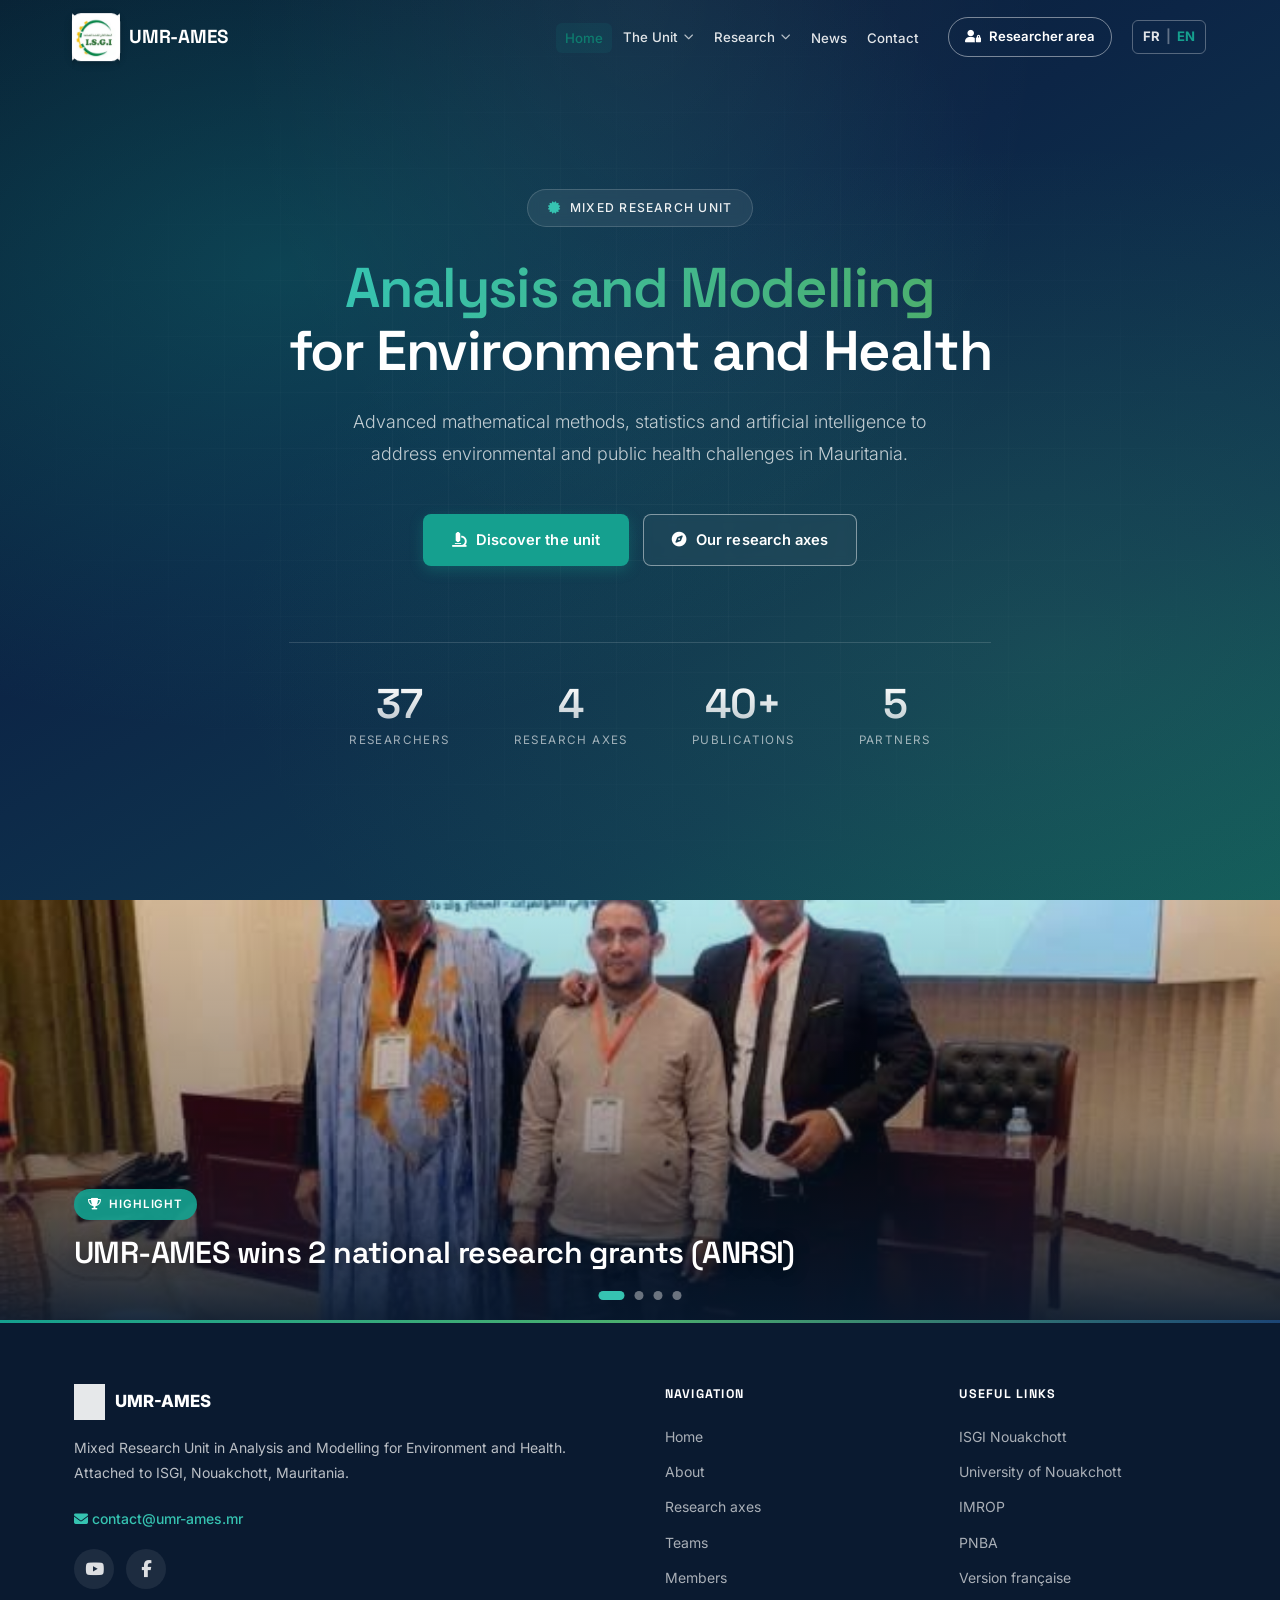
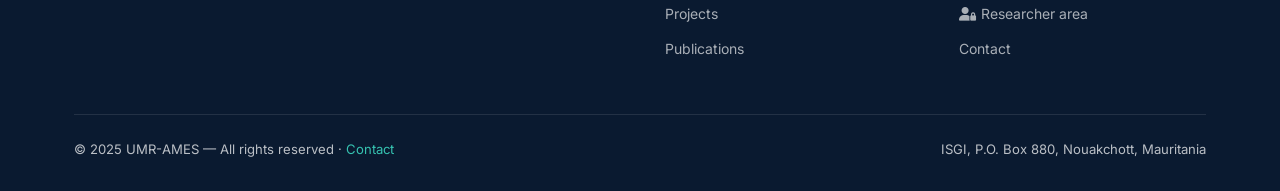
==== commit 9c675942: "Instances éditables et masquables, sigles ISGI/FEG, directeur en présentation Instances de gouvernan" ====
--- a/en/index.html
+++ b/en/index.html
@@ -187,7 +187,10 @@
         <p>
           The unit brings together <strong>37 researchers and PhD students</strong>
           from several Mauritanian higher education institutions and research organizations:
-          ISGI, University of Nouakchott (FST, FSEG), ENS, IMROP, PNBA and ONISPA.
+          ISGI, University of Nouakchott (FST, FEG), ENS, IMROP, PNBA and ONISPA.
+        </p>
+        <p>
+          The Director of UMR-AMES is <strong>Dr. Marbe Begnoug</strong>.
         </p>
         <p>
           The first Joint Research Unit in Mauritania dedicated to the environment and health, UMR-AMES
@@ -227,60 +230,16 @@
 </section>
 
 <!-- GOVERNANCE -->
-<section id="instances" class="section section-alt hidden" data-page="unite" aria-labelledby="h-instances">
+<section id="instances" class="section section-alt hidden" data-page="unite" data-locked="1" aria-labelledby="h-instances">
   <div class="container">
     <div class="section-header fade-up">
       <span class="section-tag">Governance</span>
       <h2 id="h-instances">Governing Bodies</h2>
       <p>Institutional organization and governance of the unit</p>
     </div>
-    <div class="instances-grid">
-      <article class="instance-card fade-up fade-up-delay-1">
-        <div class="instance-header">
-          <div class="instance-icon"><i class="fas fa-user-tie" aria-hidden="true"></i></div>
-          <h3>Directorate</h3>
-        </div>
-        <div class="instance-body">
-          <div class="instance-item">
-            <span class="instance-role">Director</span>
-            <span class="instance-name">Dr. Marbe Begnoug</span>
-          </div>
-        </div>
-      </article>
-      <article class="instance-card fade-up fade-up-delay-2">
-        <div class="instance-header">
-          <div class="instance-icon"><i class="fas fa-flask" aria-hidden="true"></i></div>
-          <h3>Scientific Council</h3>
-        </div>
-        <div class="instance-body">
-          <div class="instance-item">
-            <span class="instance-role">President</span>
-            <span class="instance-name">Dr. Marbe Begnoug</span>
-          </div>
-          <div class="instance-item"><span class="instance-role">Member</span><span class="instance-name">Dr. Mohamed Saad Bouh Elemine Vall</span></div>
-          <div class="instance-item"><span class="instance-role">Member</span><span class="instance-name">Dr. Zeinebou Zoubeir</span></div>
-          <div class="instance-item"><span class="instance-role">Member</span><span class="instance-name">Dr. Aziza Ahmedou</span></div>
-          <div class="instance-item"><span class="instance-role">Member</span><span class="instance-name">Dr. Jyda Moustapha</span></div>
-          <div class="instance-item"><span class="instance-role">Member</span><span class="instance-name">Dr. Yahya Mohamed</span></div>
-          <div class="instance-item instance-note"><span class="instance-name">+ administrative staff representatives, PhD students and external experts</span></div>
-        </div>
-      </article>
-      <article class="instance-card fade-up fade-up-delay-3">
-        <div class="instance-header">
-          <div class="instance-icon"><i class="fas fa-sitemap" aria-hidden="true"></i></div>
-          <h3>Steering Committee (CoPil)</h3>
-        </div>
-        <div class="instance-body">
-          <div class="instance-item"><span class="instance-role">Member</span><span class="instance-name">Dr. Marbe Begnoug</span></div>
-          <div class="instance-item"><span class="instance-role">Member</span><span class="instance-name">Dr. Mohamed Saad Bouh Elemine Vall</span></div>
-          <div class="instance-item"><span class="instance-role">Member</span><span class="instance-name">Dr. Zeinebou Zoubeir</span></div>
-          <div class="instance-item"><span class="instance-role">Member</span><span class="instance-name">Dr. Aziza Ahmedou</span></div>
-          <div class="instance-item"><span class="instance-role">Member</span><span class="instance-name">Dr. Jyda Moustapha</span></div>
-          <div class="instance-item"><span class="instance-role">Member</span><span class="instance-name">Dr. Yahya Mohamed</span></div>
-          <div class="instance-item instance-note"><span class="instance-name">+ one representative from each founding institution (ISGI, UN, ENS, IMROP, ONISPA, PNBA)</span></div>
-        </div>
-      </article>
-    </div>
+    <!-- Filled from /api/instances.php; the section stays hidden until the
+         administration makes it public. -->
+    <div class="instances-grid" id="instancesGrid"></div>
   </div>
 </section>
 
@@ -379,9 +338,9 @@
         <div class="membre-card"><div class="membre-avatar">AA</div><div class="membre-info"><div class="membre-name">Aziza Ahmedou</div><div class="membre-grade">Associate Professor (MC)</div><div class="membre-affiliation">ISGI</div><div class="membre-discipline">Statistics</div></div></div>
         <div class="membre-card"><div class="membre-avatar">ME</div><div class="membre-info"><div class="membre-name">Mohamed Saad Bouh Elemine Vall</div><div class="membre-grade">Assistant Professor (MA)</div><div class="membre-affiliation">ISGI</div><div class="membre-discipline">Applied Mathematics</div></div></div>
         <div class="membre-card"><div class="membre-avatar">MD</div><div class="membre-info"><div class="membre-name">Mohamed El Hacen Dilla Bouna</div><div class="membre-grade">Associate Professor (MC)</div><div class="membre-affiliation">ISGI</div><div class="membre-discipline">Computer Science</div></div></div>
-        <div class="membre-card"><div class="membre-avatar">JM</div><div class="membre-info"><div class="membre-name">Jyda Moustapha</div><div class="membre-grade">Assistant Professor (MA)</div><div class="membre-affiliation">FSEG / UN</div><div class="membre-discipline">Statistics</div></div></div>
-        <div class="membre-card"><div class="membre-avatar">YM</div><div class="membre-info"><div class="membre-name">Yahya Mohamed</div><div class="membre-grade">Assistant Professor (MA)</div><div class="membre-affiliation">FSEG / UN</div><div class="membre-discipline">Applied Mathematics</div></div></div>
-        <div class="membre-card"><div class="membre-avatar">BK</div><div class="membre-info"><div class="membre-name">Bedin Mohamed Lemine Kerim</div><div class="membre-grade">Assistant Professor (MA)</div><div class="membre-affiliation">FSEG / UN</div><div class="membre-discipline">Computer Science</div></div></div>
+        <div class="membre-card"><div class="membre-avatar">JM</div><div class="membre-info"><div class="membre-name">Jyda Moustapha</div><div class="membre-grade">Assistant Professor (MA)</div><div class="membre-affiliation">FEG / UN</div><div class="membre-discipline">Statistics</div></div></div>
+        <div class="membre-card"><div class="membre-avatar">YM</div><div class="membre-info"><div class="membre-name">Yahya Mohamed</div><div class="membre-grade">Assistant Professor (MA)</div><div class="membre-affiliation">FEG / UN</div><div class="membre-discipline">Applied Mathematics</div></div></div>
+        <div class="membre-card"><div class="membre-avatar">BK</div><div class="membre-info"><div class="membre-name">Bedin Mohamed Lemine Kerim</div><div class="membre-grade">Assistant Professor (MA)</div><div class="membre-affiliation">FEG / UN</div><div class="membre-discipline">Computer Science</div></div></div>
         <div class="membre-card"><div class="membre-avatar">DB</div><div class="membre-info"><div class="membre-name">Mohamed Douh Begnoug</div><div class="membre-grade">Habilitated Professor (PH)</div><div class="membre-affiliation">FST / UN</div><div class="membre-discipline">Mathematics</div></div></div>
         <div class="membre-card"><div class="membre-avatar">MH</div><div class="membre-info"><div class="membre-name">Mohamed Hemmidy</div><div class="membre-grade">Assistant Professor (MA)</div><div class="membre-affiliation">FST / UN</div><div class="membre-discipline">Applied Mathematics</div></div></div>
         <div class="membre-card"><div class="membre-avatar">EB</div><div class="membre-info"><div class="membre-name">El Banany Mohamed Mahmoud</div><div class="membre-grade">Assistant Professor (MA)</div><div class="membre-affiliation">FST / UN</div><div class="membre-discipline">Computer Science</div></div></div>
@@ -395,8 +354,8 @@
         <div class="membre-card"><div class="membre-avatar">EB</div><div class="membre-info"><div class="membre-name">Enne Benhmeida</div><div class="membre-grade">Assistant Professor (MA)</div><div class="membre-affiliation">ISGI</div><div class="membre-discipline">Applied Mathematics</div></div></div>
         <div class="membre-card"><div class="membre-avatar">MS</div><div class="membre-info"><div class="membre-name">Moustapha Saleck</div><div class="membre-grade">Assistant Professor (MA)</div><div class="membre-affiliation">ISGI</div><div class="membre-discipline">Computer Science / AI</div></div></div>
         <div class="membre-card"><div class="membre-avatar">MA</div><div class="membre-info"><div class="membre-name">Mohamed Ahmed Sidi Cheikh</div><div class="membre-grade">Expert (Exp)</div><div class="membre-affiliation">CDD</div><div class="membre-discipline">Geomatics</div></div></div>
-        <div class="membre-card"><div class="membre-avatar">KH</div><div class="membre-info"><div class="membre-name">Khadijetou El Heda</div><div class="membre-grade">Assistant Professor (MA)</div><div class="membre-affiliation">FSEG / UN</div><div class="membre-discipline">Statistics</div></div></div>
-        <div class="membre-card"><div class="membre-avatar">HH</div><div class="membre-info"><div class="membre-name">Hasna Hmoyed</div><div class="membre-grade">Assistant Professor (MA)</div><div class="membre-affiliation">FSEG / UN</div><div class="membre-discipline">Statistics</div></div></div>
+        <div class="membre-card"><div class="membre-avatar">KH</div><div class="membre-info"><div class="membre-name">Khadijetou El Heda</div><div class="membre-grade">Assistant Professor (MA)</div><div class="membre-affiliation">FEG / UN</div><div class="membre-discipline">Statistics</div></div></div>
+        <div class="membre-card"><div class="membre-avatar">HH</div><div class="membre-info"><div class="membre-name">Hasna Hmoyed</div><div class="membre-grade">Assistant Professor (MA)</div><div class="membre-affiliation">FEG / UN</div><div class="membre-discipline">Statistics</div></div></div>
         <div class="membre-card"><div class="membre-avatar">AM</div><div class="membre-info"><div class="membre-name">Ahmed Mohameden</div><div class="membre-grade">Assistant Professor (MA)</div><div class="membre-affiliation">FST / UN</div><div class="membre-discipline">Computer Science</div></div></div>
         <div class="membre-card"><div class="membre-avatar">AN</div><div class="membre-info"><div class="membre-name">Abdoul Samba Ndongo</div><div class="membre-grade">Assistant Professor (MA)</div><div class="membre-affiliation">ISCAE</div><div class="membre-discipline">Applied Mathematics</div></div></div>
         <div class="membre-card"><div class="membre-avatar">MJ</div><div class="membre-info"><div class="membre-name">Mariem Jidou Khayar</div><div class="membre-grade">Assistant Professor (MA)</div><div class="membre-affiliation">ESP</div><div class="membre-discipline">–</div></div></div>
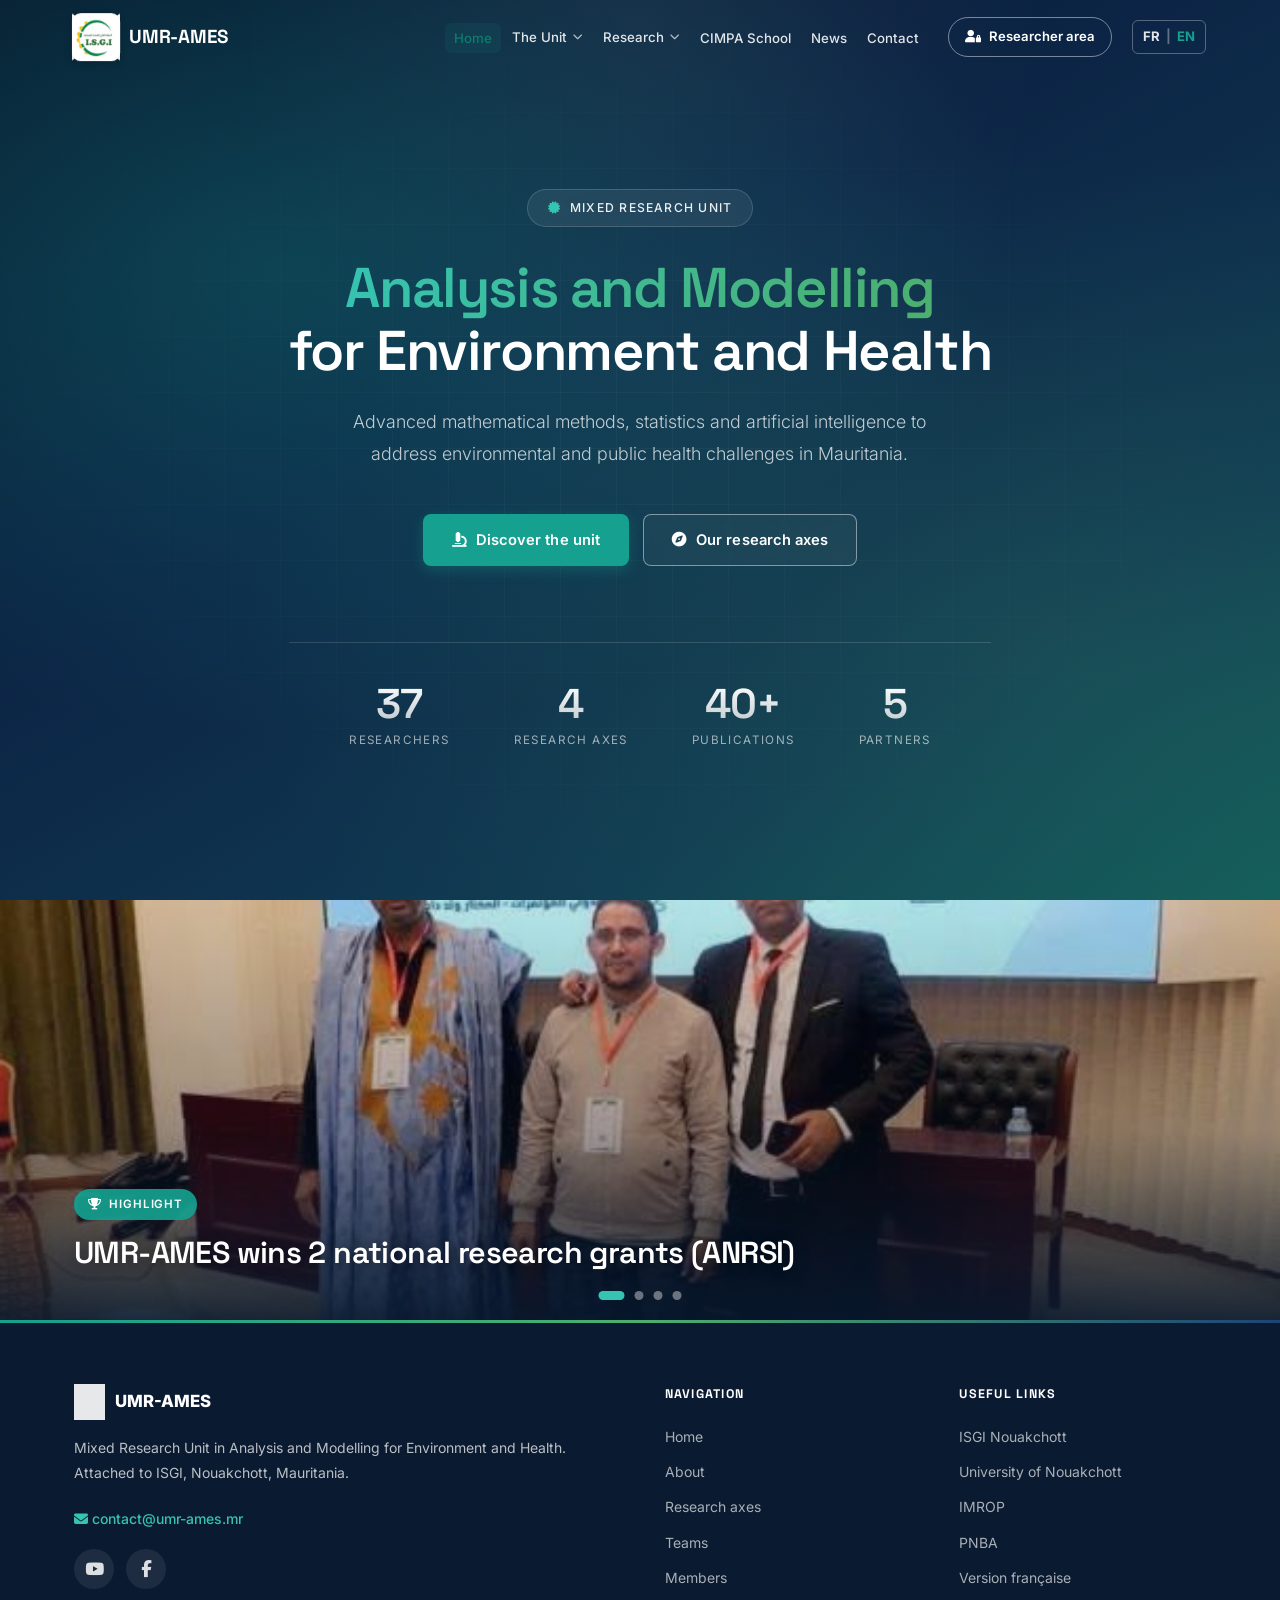
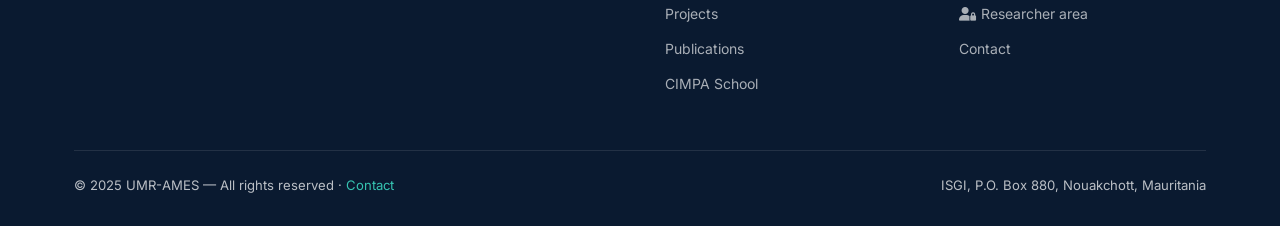
==== commit 6dcf7b59: "Ajouter la rubrique École CIMPA, reprise du site cimpa.univ-nkc.mr Le site de l'école CIMPA Nouakcho" ====
--- a/en/index.html
+++ b/en/index.html
@@ -68,6 +68,7 @@
           </ul>
         </li>
 
+        <li role="none"><a href="#cimpa" role="menuitem">CIMPA School</a></li>
         <li role="none"><a href="#actualites" role="menuitem">News</a></li>
         <li role="none"><a href="#contact"    role="menuitem">Contact</a></li>
       </ul>
@@ -523,6 +524,236 @@
   </div>
 </section>
 
+<!-- CIMPA SCHOOL -->
+<section id="cimpa" class="section hidden" data-page="cimpa" aria-labelledby="h-cimpa">
+  <div class="container">
+
+    <div class="section-header fade-up">
+      <span class="section-tag">Research school</span>
+      <h2 id="h-cimpa">CIMPA School Nouakchott 2026</h2>
+      <p>Mathematical modelling of flow and pollutant transport in soils and groundwater</p>
+    </div>
+
+    <div class="cimpa-facts fade-up">
+      <div class="cimpa-fact">
+        <i class="fas fa-calendar-days" aria-hidden="true"></i>
+        <div><span>School dates</span><strong>26 January – 6 February 2026</strong></div>
+      </div>
+      <div class="cimpa-fact">
+        <i class="fas fa-location-dot" aria-hidden="true"></i>
+        <div><span>Location</span><strong>Nouakchott, Mauritania</strong></div>
+      </div>
+      <div class="cimpa-fact">
+        <i class="fas fa-building-columns" aria-hidden="true"></i>
+        <div><span>Organised by</span><strong>University of Nouakchott &amp; UMR-AMES</strong></div>
+      </div>
+    </div>
+
+    <div class="cimpa-prose fade-up">
+      <p>
+        In Mauritania, large-scale mining, particularly the intensive use of cyanide and mercury by
+        international companies and artisanal miners, poses a serious threat to soils and groundwater.
+        These highly toxic substances spread through porous media such as soils and aquifers, leading to
+        long-lasting contamination. The organization of this school will enable researchers and students
+        to be trained in advanced modeling techniques to better understand and anticipate the dispersion
+        of these pollutants in the environment. It could thus contribute to improving risk management and
+        prevention practices while promoting more effective remediation strategies.
+      </p>
+      <p>
+        This educational project aims to introduce modern mathematical modeling methods for flow and
+        transport in porous media through a series of lectures, exercises, practical work, and projects.
+        The conferences and practical sessions will cover fundamental and advanced concepts, such as
+        pollutant transport, fractured media, multiphase transport, and bioremediation. Special emphasis
+        will be placed on numerical tools (finite differences, finite elements, finite volumes) as well as
+        stochastic methods for uncertainty modeling. The Lattice Boltzmann Method (LBM) will also be
+        discussed due to its efficiency in simulating complex multiphase flows. To harmonize the level of
+        knowledge, preparatory courses will be offered to local participants one week before the start of
+        the school.
+      </p>
+    </div>
+
+    <h3 class="cimpa-h3 fade-up"><i class="fas fa-user-gear" aria-hidden="true"></i> Coordination</h3>
+    <div class="cimpa-coord fade-up">
+      <article class="cimpa-coord-card">
+        <span class="cimpa-role">Local coordinator</span>
+        <strong>Marbe Begnoug</strong>
+        <p>Associate Professor, University of Nouakchott. Director of UMR-AMES.</p>
+      </article>
+      <article class="cimpa-coord-card">
+        <span class="cimpa-role">External coordinator</span>
+        <strong>Fabrice Golfier</strong>
+        <p>Professor, Université de Lorraine, France. Deputy Director of the GeoRessources laboratory.</p>
+      </article>
+    </div>
+
+    <h3 class="cimpa-h3 fade-up"><i class="fas fa-chalkboard-user" aria-hidden="true"></i> Invited speakers</h3>
+    <div class="cimpa-speakers fade-up">
+      <div class="cimpa-speaker"><strong>Michel Quintard</strong><span>Emeritus CNRS Research Director, Institut de Mécanique des Fluides de Toulouse, France</span></div>
+      <div class="cimpa-speaker"><strong>Fabrice Golfier</strong><span>Professor, Université de Lorraine, France</span></div>
+      <div class="cimpa-speaker"><strong>Anozie Ebigbo</strong><span>Professor, Helmut-Schmidt-Universität Hamburg, Germany</span></div>
+      <div class="cimpa-speaker"><strong>Linda Luquot</strong><span>Professor, Géosciences Montpellier, France</span></div>
+      <div class="cimpa-speaker"><strong>Delphine Roubinet</strong><span>Associate Professor, Géosciences Montpellier, France</span></div>
+      <div class="cimpa-speaker"><strong>Marbe Begnoug</strong><span>Associate Professor, Institut Supérieur de Génie Industriel, Mauritania</span></div>
+      <div class="cimpa-speaker"><strong>Laurent Orgogozo</strong><span>Professor, Géosciences Environnement Toulouse, France</span></div>
+      <div class="cimpa-speaker"><strong>Mustapha El Ossmani</strong><span>Professor, Université de Pau et des Pays de l'Adour, France</span></div>
+    </div>
+
+    <h3 class="cimpa-h3 fade-up"><i class="fas fa-book-open" aria-hidden="true"></i> Course programme</h3>
+
+    <h4 class="cimpa-h4 fade-up">Introductory courses</h4>
+    <div class="cimpa-courses fade-up">
+      <article class="cimpa-course">
+        <h5>Introduction to porous media and pollutant transport</h5>
+        <p>Fundamental concepts of porous media — porosity, permeability, saturation — and fluid transport
+           mechanisms, building on Darcy's law and advection-diffusion equations. Pollutant dispersion and
+           diffusion principles are studied through environmental and industrial applications.</p>
+        <span class="cimpa-teacher"><i class="fas fa-user" aria-hidden="true"></i> Prof. Linda Luquot</span>
+      </article>
+      <article class="cimpa-course">
+        <h5>Mathematical and numerical tools for porous media modelling</h5>
+        <p>Partial differential equations applied to pollutant transport and numerical solution methods:
+           finite differences, finite elements, finite volumes. Introduction to stochastic methods for
+           uncertainty modelling, with simulations implemented in Matlab and Python.</p>
+      </article>
+      <article class="cimpa-course">
+        <h5>Advanced methods: the Lattice Boltzmann Method (LBM)</h5>
+        <p>Fundamental principles of LBM, its origin in kinetic theory and its advantages over traditional
+           numerical methods. Applications to multiphase flow and transport processes — interface dynamics,
+           capillary forces — and optimisation of LBM for large-scale simulations.</p>
+        <span class="cimpa-teacher"><i class="fas fa-user" aria-hidden="true"></i> Dr. Marbe Begnoug</span>
+      </article>
+    </div>
+
+    <h4 class="cimpa-h4 fade-up">Advanced courses</h4>
+    <div class="cimpa-courses fade-up">
+      <article class="cimpa-course">
+        <h5>Transport in fractured media</h5>
+        <p>Characteristics of environments where flow occurs through fracture networks, mathematical tools
+           for flow modelling, stochastic modelling of transfer phenomena under uncertainty, and practical
+           case studies.</p>
+        <span class="cimpa-teacher"><i class="fas fa-user" aria-hidden="true"></i> Prof. Delphine Roubinet</span>
+      </article>
+      <article class="cimpa-course">
+        <h5>Multiphase pollutant transport in porous media</h5>
+        <p>Models describing the movement of several phases — water, air, contaminants — interface and
+           capillary force modelling, pore-scale and macroscopic transfers. Applications to oil, gas and
+           pollutant transport in contaminated soils.</p>
+        <span class="cimpa-teacher"><i class="fas fa-user" aria-hidden="true"></i> Prof. Michel Quintard</span>
+      </article>
+      <article class="cimpa-course">
+        <h5>Transfers in unsaturated zones and soil biogeochemistry</h5>
+        <p>Dynamics of unsaturated zones and interactions between hydric, chemical and biological flows.
+           Modelling of biogeochemical reactions, sorption and desorption mechanisms, coupled models of the
+           carbon and nitrogen cycles, and the effects of human activity.</p>
+        <span class="cimpa-teacher"><i class="fas fa-user" aria-hidden="true"></i> Prof. Laurent Orgogozo</span>
+      </article>
+      <article class="cimpa-course">
+        <h5>Bioremediation and pollutant degradation</h5>
+        <p>The role of micro-organisms and biological processes in pollutant degradation, modelling of
+           biodegradation kinetics in porous media, assessment of bioremediation techniques, and case
+           studies of soil and groundwater clean-up.</p>
+        <span class="cimpa-teacher"><i class="fas fa-user" aria-hidden="true"></i> Prof. Fabrice Golfier</span>
+      </article>
+      <article class="cimpa-course">
+        <h5>Applications in energy and the environment</h5>
+        <p>Practical applications of flow and transport in porous media: enhanced oil recovery (EOR),
+           sustainable energy systems, and underground storage for CO₂ sequestration and hydrogen storage.</p>
+        <span class="cimpa-teacher"><i class="fas fa-user" aria-hidden="true"></i> Prof. Anozie Ebigbo</span>
+      </article>
+    </div>
+
+    <h3 class="cimpa-h3 fade-up"><i class="fas fa-pen-to-square" aria-hidden="true"></i> Registration</h3>
+    <div class="cimpa-cta fade-up">
+      <p>
+        All applications — including those not requesting funding — are submitted on the official CIMPA
+        website. <strong>Application deadline: 24 October 2025.</strong>
+      </p>
+      <a class="btn btn-primary" href="https://www.cimpa.info/index.php/en/ecoles/modelisation-mathematique-des-ecoulements-et-du-transport-de-polluants-dans-les-sols-et-les" target="_blank" rel="noopener">
+        <i class="fas fa-arrow-up-right-from-square" aria-hidden="true"></i> Apply on cimpa.info
+      </a>
+    </div>
+
+    <h3 class="cimpa-h3 fade-up"><i class="fas fa-users" aria-hidden="true"></i> Organising committee</h3>
+    <details class="cimpa-committee fade-up">
+      <summary>View the members of the organising committee</summary>
+      <div class="cimpa-committee-lead">
+        <p><strong>Mr Mohamed Haye Bettah</strong> — Head of the organising committee, FST, UN</p>
+        <p><strong>Ms Jyda Moustapha</strong> — Deputy head of the organising committee, FEG, UN</p>
+      </div>
+      <ul class="cimpa-committee-list">
+        <li>Mr Mohamed Ahmed Sambe — University of Nouadhibou</li>
+        <li>Ms Aziza Ahmedou — ISGI</li>
+        <li>Ms Zeinebou Zoubeir — ISGI</li>
+        <li>Mr Mohamed Saad Bouh Elemine Vall — ISGI</li>
+        <li>Ms Fatimettou Cherffa — ISGI</li>
+        <li>Mr Mohamed Lamine Diakité — FST</li>
+        <li>Ms Meina Amer — IUP / ISGI</li>
+        <li>Mr Mohamed Yahya — FEG</li>
+        <li>Ms Enne Benhmeida — ISGI</li>
+        <li>Ms Khadijetou El Heda — FEG</li>
+        <li>Ms Mariem Ahmed Sid'Ahmed — FST</li>
+        <li>Ms Hasna Hmoyed — FEG</li>
+        <li>Mr Abdoul Samba Ndongo — ISCAE</li>
+        <li>Ms Mariem Jidou Khayar — ESP</li>
+        <li>Mr El Veth Sidi — FST</li>
+        <li>Mr Bedin Mohamed Lemine Kerim — FEG</li>
+        <li>Mr Mohamed Hemmidy — FST</li>
+        <li>Mr El Banany Mohamed Mahmoud — FST</li>
+        <li>Mr Ahmed Mohameden — FST</li>
+        <li>Mr Moustapha Saleck — ISGI</li>
+        <li>Mr Lemhaba Yarba Ahmed Mahmoud — ENS</li>
+        <li>Mr Salem Ahmedou Bambe — ESP</li>
+        <li>Mr Khalih Belal — ISCAE</li>
+        <li>Mr Kemal Bouh — ISCAE</li>
+        <li>Mr Moussa Atigh — FST</li>
+        <li>Mr Taghi Ahmedatt — FST</li>
+        <li>Mr Khalil El Walid — FST</li>
+        <li>Mr Ahmed Sid'Ahmed — Researcher</li>
+        <li>Mr Cheikh Hejbou — IMROP</li>
+        <li>Mr Dia Mamadou — IMROP</li>
+        <li>Ms Marième Denna — ONISPA</li>
+        <li>Mr El Hacen Mohamed El Hacen — PNBA</li>
+        <li>Ms Delphine Roubinet — Géosciences Montpellier, France</li>
+        <li>Ms Anne-Julie Tinet — Université de Lorraine, France</li>
+        <li>Mr Tidjani Bahar — ESTP N'Djamena, Chad</li>
+        <li>Mr Ghoulam Mohamed Mahmoud — Researcher</li>
+        <li>Ms Mariem Mohamed Abdellahi — Researcher</li>
+        <li>Ms Fatimettou Bouh — Researcher</li>
+        <li>Ms Aiche Choumad — Researcher</li>
+        <li>Ms Fatimetou Habott — Researcher</li>
+        <li>Ms Zeineb Mohamed Mahmoud — PhD student</li>
+        <li>Ms Lalla Boulahe Chadade — PhD student</li>
+      </ul>
+    </details>
+
+    <h3 class="cimpa-h3 fade-up"><i class="fas fa-handshake" aria-hidden="true"></i> Partners and sponsors</h3>
+    <p class="cimpa-sponsors-note fade-up">
+      We thank the partner institutions and companies for their support to the CIMPA School Nouakchott 2026.
+    </p>
+    <div class="cimpa-sponsors fade-up">
+      <div class="cimpa-sponsor"><img src="../logo/un.jpg" alt="University of Nouakchott" loading="lazy"><span>University of Nouakchott</span></div>
+      <div class="cimpa-sponsor"><span class="cimpa-sponsor-name">SupNum</span><span>SupNum Mauritania</span></div>
+      <div class="cimpa-sponsor"><span class="cimpa-sponsor-name">CDC</span><span>Caisse des Dépôts et de Consignation</span></div>
+    </div>
+
+    <h3 class="cimpa-h3 fade-up"><i class="fas fa-images" aria-hidden="true"></i> In pictures</h3>
+    <div class="actu-gallery actu-gallery-grid fade-up" aria-label="Photos of the CIMPA research school">
+      <img class="actu-gallery-img" src="../images/cimpa/cimpa-01.jpg" alt="CIMPA School — UMR-AMES" loading="lazy">
+      <img class="actu-gallery-img" src="../images/cimpa/cimpa-02.jpg" alt="CIMPA School — UMR-AMES" loading="lazy">
+      <img class="actu-gallery-img" src="../images/cimpa/cimpa-03.jpg" alt="CIMPA School — UMR-AMES" loading="lazy">
+      <img class="actu-gallery-img" src="../images/cimpa/cimpa-04.jpg" alt="CIMPA School — UMR-AMES" loading="lazy">
+      <img class="actu-gallery-img" src="../images/cimpa/cimpa-05.jpg" alt="CIMPA School — UMR-AMES" loading="lazy">
+      <img class="actu-gallery-img" src="../images/cimpa/cimpa-06.jpg" alt="CIMPA School — UMR-AMES" loading="lazy">
+      <img class="actu-gallery-img" src="../images/cimpa/cimpa-07.jpg" alt="CIMPA School — UMR-AMES" loading="lazy">
+      <img class="actu-gallery-img" src="../images/cimpa/cimpa-08.jpg" alt="CIMPA School — UMR-AMES" loading="lazy">
+      <img class="actu-gallery-img" src="../images/cimpa/cimpa-09.jpg" alt="CIMPA School — UMR-AMES" loading="lazy">
+      <img class="actu-gallery-img" src="../images/cimpa/cimpa-10.jpg" alt="CIMPA School — UMR-AMES" loading="lazy">
+      <img class="actu-gallery-img" src="../images/cimpa/cimpa-11.jpg" alt="CIMPA School — UMR-AMES" loading="lazy">
+    </div>
+
+  </div>
+</section>
+
 <!-- NEWS -->
 <section id="actualites" class="section section-alt hidden" data-page="actualites" aria-labelledby="h-actualites">
   <div class="container">
@@ -688,6 +919,7 @@
           <li><a href="#membres">Members</a></li>
           <li><a href="#projets">Projects</a></li>
           <li><a href="#publications">Publications</a></li>
+          <li><a href="#cimpa">CIMPA School</a></li>
         </ul>
       </div>
       <div class="footer-col">
--- a/css/style.css
+++ b/css/style.css
@@ -582,6 +582,112 @@
 .membre-grade { font-size: 0.76rem; color: var(--text-light); margin-bottom: 1px; }
 .membre-affiliation { font-size: 0.76rem; color: var(--accent); font-weight: 600; }
 .membre-discipline { font-size: 0.73rem; color: var(--text-light); font-style: italic; }
+
+/* =====================================================
+   ÉCOLE CIMPA
+   ===================================================== */
+.cimpa-facts {
+  display: grid; grid-template-columns: repeat(auto-fit, minmax(240px, 1fr));
+  gap: 16px; margin-bottom: 38px;
+}
+.cimpa-fact {
+  display: flex; align-items: center; gap: 15px;
+  background: var(--white); border: 1px solid var(--border); border-radius: var(--radius);
+  padding: 18px 20px; box-shadow: var(--shadow-sm);
+}
+.cimpa-fact i { font-size: 1.3rem; color: var(--accent); flex-shrink: 0; }
+.cimpa-fact span { display: block; font-size: 0.74rem; text-transform: uppercase;
+  letter-spacing: 0.06em; color: var(--text-light); margin-bottom: 3px; }
+.cimpa-fact strong { font-size: 0.92rem; color: var(--primary); }
+
+.cimpa-prose { max-width: 860px; margin: 0 auto 10px; }
+.cimpa-prose p { font-size: 0.95rem; line-height: 1.85; color: var(--text-secondary);
+  text-align: justify; margin-bottom: 16px; }
+
+.cimpa-h3 {
+  display: flex; align-items: center; gap: 10px;
+  font-size: 1.15rem; font-weight: 700; color: var(--primary);
+  margin: 46px 0 18px; padding-bottom: 10px; border-bottom: 2px solid var(--border);
+}
+.cimpa-h3 i { color: var(--accent); font-size: 1rem; }
+.cimpa-h4 { font-size: 0.86rem; font-weight: 700; color: var(--accent-dark);
+  text-transform: uppercase; letter-spacing: 0.07em; margin: 26px 0 14px; }
+
+.cimpa-coord { display: grid; grid-template-columns: repeat(auto-fit, minmax(280px, 1fr)); gap: 16px; }
+.cimpa-coord-card {
+  background: var(--white); border: 1px solid var(--border); border-left: 3px solid var(--accent);
+  border-radius: var(--radius); padding: 20px 22px; box-shadow: var(--shadow-sm);
+}
+.cimpa-role { display: block; font-size: 0.72rem; font-weight: 700; text-transform: uppercase;
+  letter-spacing: 0.07em; color: var(--accent-dark); margin-bottom: 7px; }
+.cimpa-coord-card strong { display: block; font-size: 1rem; color: var(--primary); margin-bottom: 5px; }
+.cimpa-coord-card p { font-size: 0.85rem; color: var(--text-secondary); line-height: 1.6; }
+
+.cimpa-speakers { display: grid; grid-template-columns: repeat(auto-fill, minmax(300px, 1fr)); gap: 12px; }
+.cimpa-speaker {
+  background: var(--white); border: 1px solid var(--border); border-radius: var(--radius);
+  padding: 15px 18px; box-shadow: var(--shadow-sm); transition: var(--transition);
+}
+.cimpa-speaker:hover { box-shadow: var(--shadow); border-color: rgba(21,160,143,0.3); }
+.cimpa-speaker strong { display: block; font-size: 0.9rem; color: var(--primary); margin-bottom: 3px; }
+.cimpa-speaker span { font-size: 0.79rem; color: var(--text-light); line-height: 1.5; }
+
+.cimpa-courses { display: grid; grid-template-columns: repeat(auto-fill, minmax(340px, 1fr)); gap: 16px; }
+.cimpa-course {
+  background: var(--white); border: 1px solid var(--border); border-radius: var(--radius);
+  padding: 22px 24px; box-shadow: var(--shadow-sm); transition: var(--transition);
+  display: flex; flex-direction: column;
+}
+.cimpa-course:hover { box-shadow: var(--shadow); transform: translateY(-2px); }
+.cimpa-course h5 { font-size: 0.94rem; font-weight: 700; color: var(--primary);
+  line-height: 1.45; margin-bottom: 10px; }
+.cimpa-course p { font-size: 0.85rem; line-height: 1.75; color: var(--text-secondary);
+  text-align: justify; margin-bottom: 14px; flex: 1; }
+.cimpa-teacher { display: inline-flex; align-items: center; gap: 7px; align-self: flex-start;
+  background: rgba(21,160,143,0.10); color: var(--accent-dark);
+  font-size: 0.78rem; font-weight: 600; padding: 5px 13px; border-radius: 50px; }
+
+.cimpa-cta {
+  background: var(--white); border: 1px solid var(--border); border-radius: var(--radius);
+  padding: 26px 28px; box-shadow: var(--shadow-sm); text-align: center;
+}
+.cimpa-cta p { font-size: 0.9rem; line-height: 1.75; color: var(--text-secondary); margin-bottom: 18px; }
+
+.cimpa-committee { background: var(--white); border: 1px solid var(--border);
+  border-radius: var(--radius); box-shadow: var(--shadow-sm); overflow: hidden; }
+.cimpa-committee summary { cursor: pointer; padding: 16px 22px; font-size: 0.89rem;
+  font-weight: 600; color: var(--primary); list-style: none; transition: var(--transition); }
+.cimpa-committee summary::-webkit-details-marker { display: none; }
+.cimpa-committee summary::before { content: '\f078'; font-family: 'Font Awesome 6 Free';
+  font-weight: 900; font-size: 0.7rem; color: var(--accent); margin-right: 10px;
+  display: inline-block; transition: transform 0.25s var(--ease); }
+.cimpa-committee[open] summary::before { transform: rotate(180deg); }
+.cimpa-committee summary:hover { background: var(--bg); }
+.cimpa-committee-lead { padding: 4px 22px 0; }
+.cimpa-committee-lead p { font-size: 0.85rem; color: var(--text-secondary); margin-bottom: 6px; }
+.cimpa-committee-lead strong { color: var(--primary); }
+.cimpa-committee-list { columns: 2; column-gap: 34px; padding: 14px 22px 22px; list-style: none; }
+.cimpa-committee-list li { font-size: 0.82rem; color: var(--text-secondary);
+  padding: 4px 0; break-inside: avoid; }
+
+.cimpa-sponsors-note { font-size: 0.88rem; color: var(--text-secondary); margin-bottom: 18px; }
+.cimpa-sponsors { display: grid; grid-template-columns: repeat(auto-fit, minmax(200px, 1fr)); gap: 16px; }
+.cimpa-sponsor {
+  background: var(--white); border: 1px solid var(--border); border-radius: var(--radius);
+  padding: 22px 18px; box-shadow: var(--shadow-sm); text-align: center;
+  display: flex; flex-direction: column; align-items: center; gap: 12px;
+  transition: var(--transition);
+}
+.cimpa-sponsor:hover { box-shadow: var(--shadow); transform: translateY(-3px); }
+.cimpa-sponsor img { max-height: 62px; max-width: 100%; width: auto; object-fit: contain; }
+.cimpa-sponsor-name { font-family: var(--font-display); font-size: 1.5rem;
+  font-weight: 700; color: var(--primary); letter-spacing: -0.02em; }
+.cimpa-sponsor > span:last-child { font-size: 0.8rem; color: var(--text-light); }
+
+@media (max-width: 640px) {
+  .cimpa-committee-list { columns: 1; }
+  .cimpa-prose p, .cimpa-course p { text-align: left; }
+}
 
 /* =====================================================
    PROJETS
